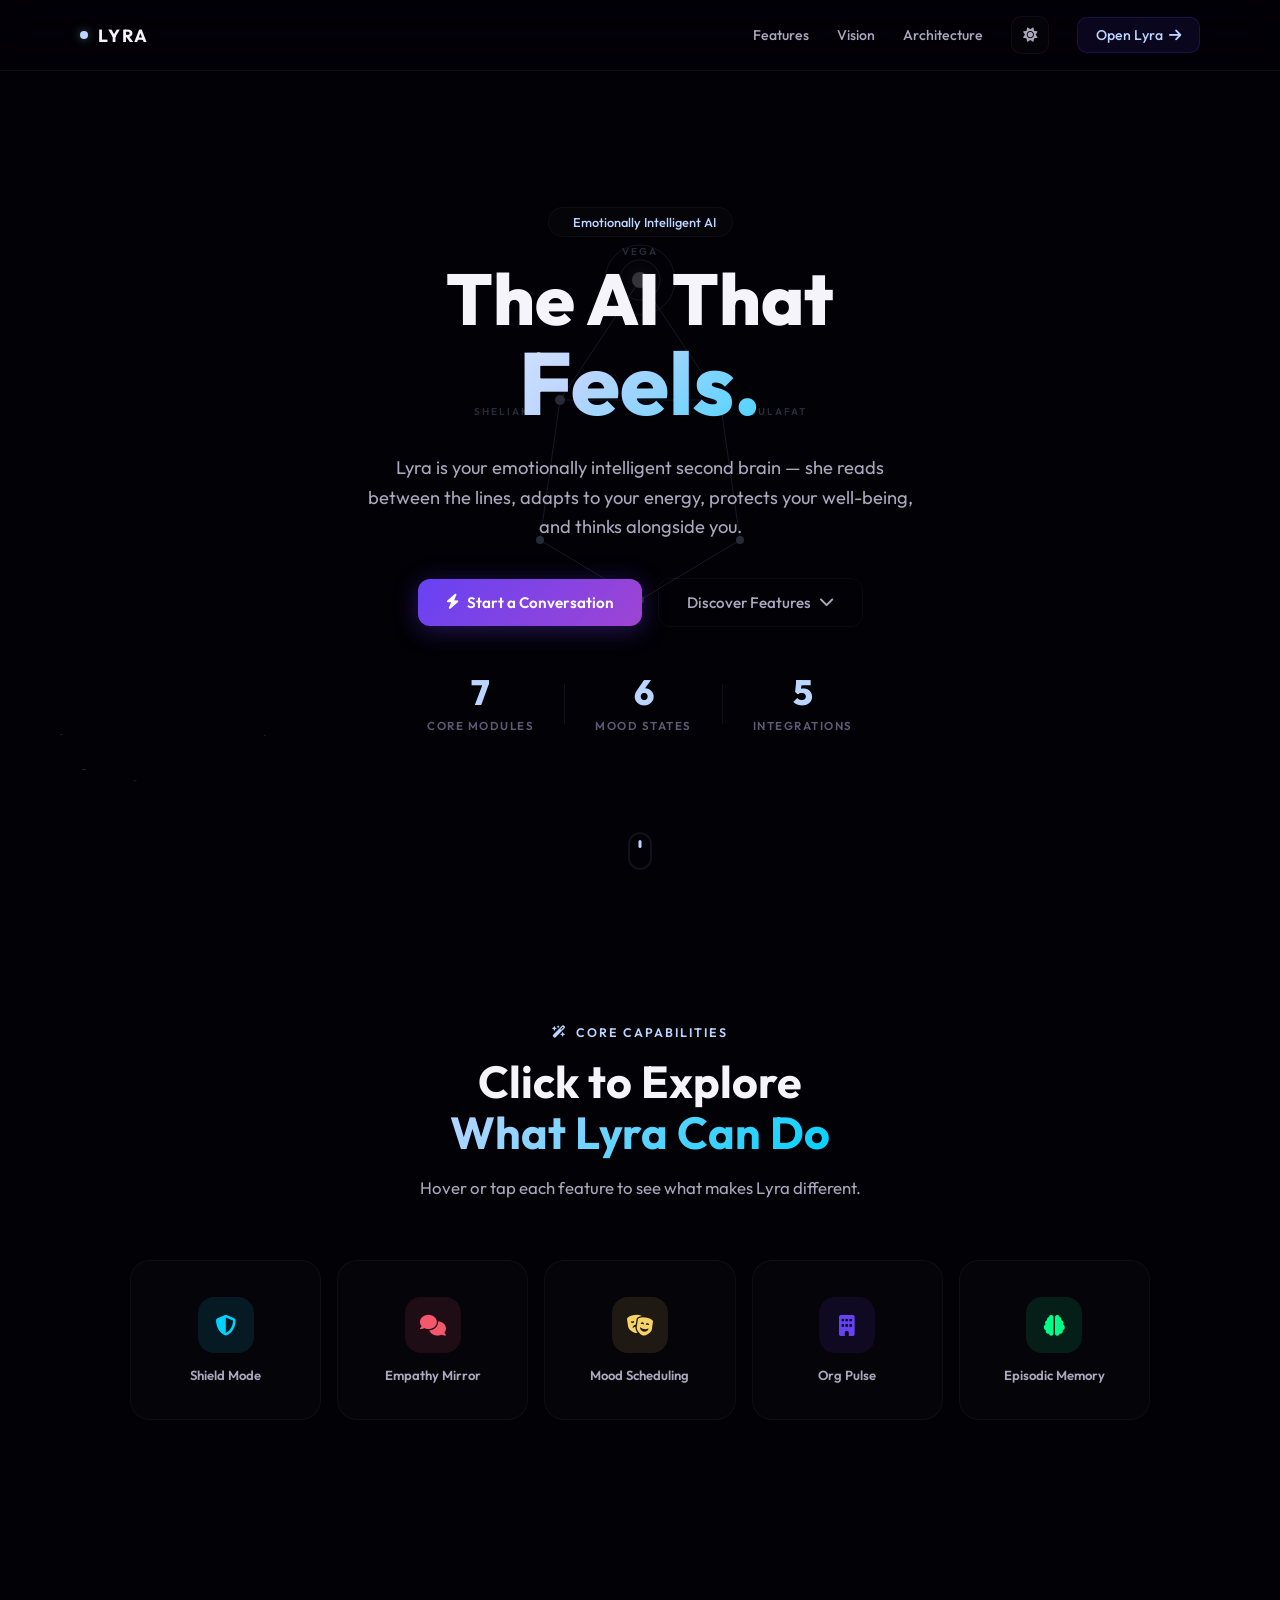
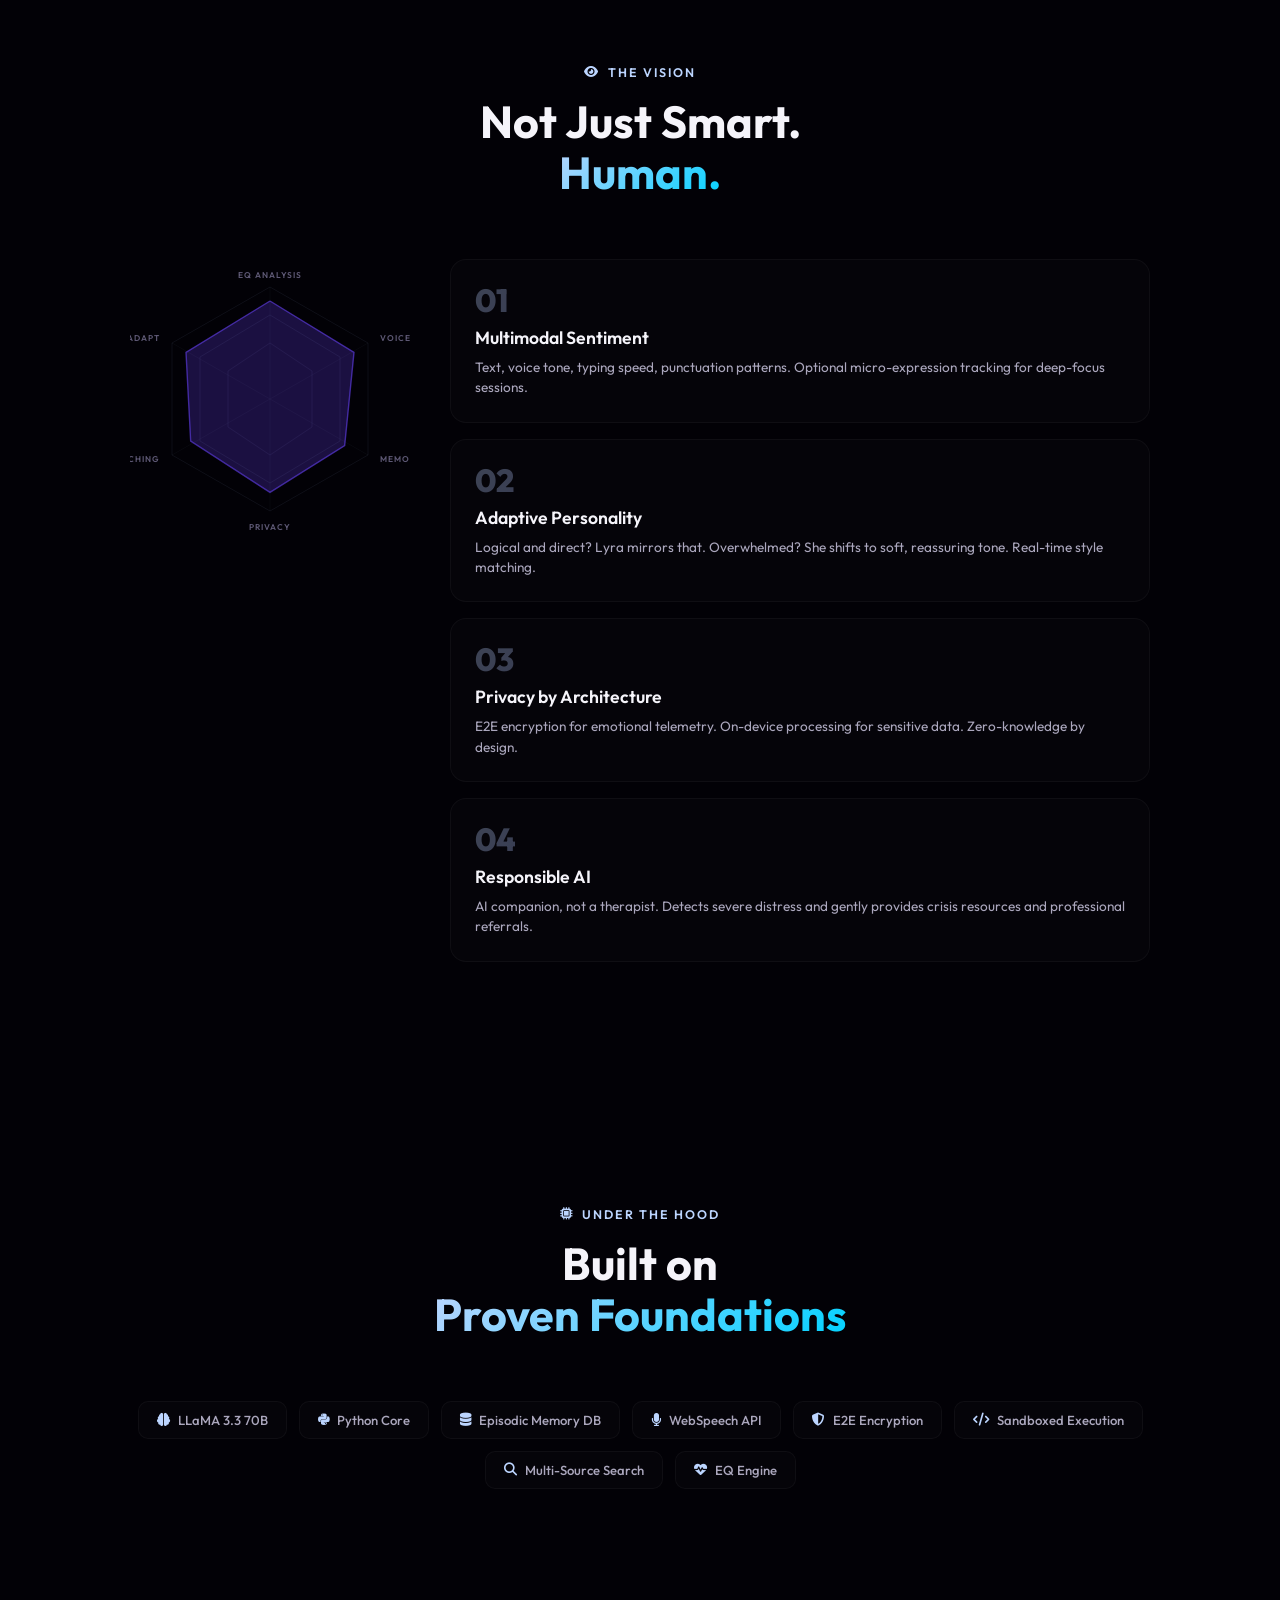
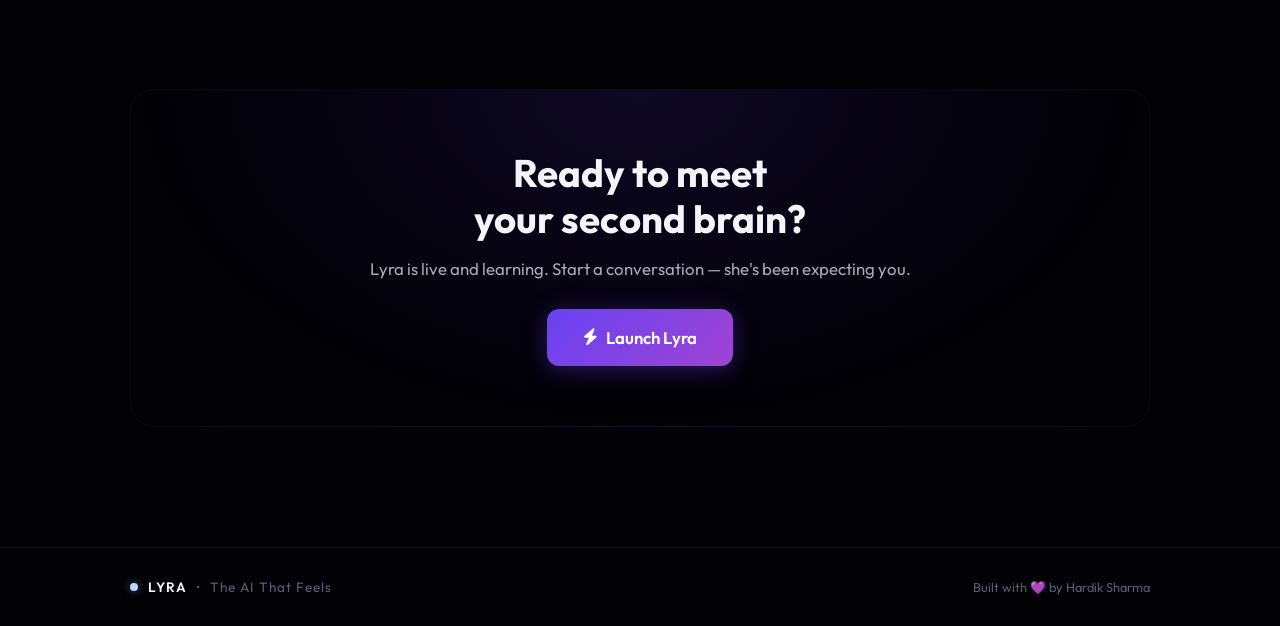
==== web/landing.html @ d365f53a "feat: implement landing page, command palette, and UI improvements" ====
<!DOCTYPE html>
<html lang="en" data-theme="dark">
<head>
    <meta charset="UTF-8">
    <meta name="viewport" content="width=device-width, initial-scale=1.0">
    <title>Lyra — The AI That Feels</title>
    <meta name="description" content="Lyra is an emotionally intelligent AI companion that adapts to your mood, protects your well-being, and thinks alongside you.">
    <link rel="preconnect" href="https://fonts.googleapis.com">
    <link rel="preconnect" href="https://fonts.gstatic.com" crossorigin>
    <link href="https://fonts.googleapis.com/css2?family=Outfit:wght@300;400;500;600;700;800&display=swap" rel="stylesheet">
    <link rel="stylesheet" href="https://cdnjs.cloudflare.com/ajax/libs/font-awesome/6.4.0/css/all.min.css">
    <link rel="stylesheet" href="landing.css">
</head>
<body>
    <!-- Drifting Constellation Background Canvas -->
    <canvas id="constellation-canvas"></canvas>

    <!-- Twinkling Stardust overlay -->
    <div class="twinkling-stars" id="twinkling-stars"></div>

    <!-- Navbar -->
    <nav class="navbar">
        <div class="nav-inner">
            <div class="nav-logo">
                <span class="nav-dot"></span>
                <span class="nav-brand">LYRA</span>
            </div>
            <div class="nav-links">
                <a href="#features">Features</a>
                <a href="#vision">Vision</a>
                <a href="#tech">Architecture</a>
                <!-- Theme Toggle -->
                <button id="theme-toggle" class="theme-toggle-btn" title="Toggle Light/Dark Mode">
                    <i class="fa-solid fa-sun" id="theme-icon-sun"></i>
                    <i class="fa-solid fa-moon" id="theme-icon-moon"></i>
                </button>
                <a href="/app" class="nav-cta">Open Lyra <i class="fa-solid fa-arrow-right"></i></a>
            </div>
        </div>
    </nav>

    <!-- Hero Section -->
    <section class="hero" id="hero">
        <div class="hero-constellation">
            <svg class="constellation-svg" viewBox="0 0 600 500" xmlns="http://www.w3.org/2000/svg">
                <line class="const-line" x1="300" y1="80" x2="220" y2="200"/>
                <line class="const-line" x1="300" y1="80" x2="380" y2="200"/>
                <line class="const-line" x1="220" y1="200" x2="200" y2="340"/>
                <line class="const-line" x1="380" y1="200" x2="400" y2="340"/>
                <line class="const-line" x1="200" y1="340" x2="300" y2="400"/>
                <line class="const-line" x1="400" y1="340" x2="300" y2="400"/>
                <line class="const-line" x1="220" y1="200" x2="380" y2="200"/>
                <circle class="const-star vega-star" cx="300" cy="80" r="8"/>
                <circle class="const-star" cx="220" cy="200" r="5"/>
                <circle class="const-star" cx="380" cy="200" r="5"/>
                <circle class="const-star" cx="200" cy="340" r="4"/>
                <circle class="const-star" cx="400" cy="340" r="4"/>
                <circle class="const-star" cx="300" cy="400" r="4"/>
                <circle class="vega-glow-ring" cx="300" cy="80" r="20"/>
                <circle class="vega-glow-ring vega-glow-ring-2" cx="300" cy="80" r="35"/>
                <text class="star-label" x="300" y="55" text-anchor="middle">VEGA</text>
                <text class="star-label" x="190" y="215" text-anchor="end">Sheliak</text>
                <text class="star-label" x="410" y="215" text-anchor="start">Sulafat</text>
            </svg>
        </div>

        <div class="hero-content">
            <div class="hero-badge reveal-item">
                <i class="fa-solid fa-sparkles"></i> Emotionally Intelligent AI
            </div>
            <h1 class="hero-title">
                <span class="title-line reveal-item">The AI That</span>
                <span class="title-line title-gradient reveal-item">Feels.</span>
            </h1>
            <p class="hero-subtitle reveal-item">
                Lyra is your emotionally intelligent second brain — she reads between the lines, adapts to your energy, protects your well-being, and thinks alongside you.
            </p>
            <div class="hero-actions reveal-item">
                <a href="/app" class="btn-primary">
                    <i class="fa-solid fa-bolt"></i> Start a Conversation
                </a>
                <a href="#features" class="btn-ghost">
                    Discover Features <i class="fa-solid fa-chevron-down"></i>
                </a>
            </div>

            <!-- Stats counters -->
            <div class="hero-stats reveal-item">
                <div class="stat-item">
                    <span class="stat-number" data-target="7">0</span>
                    <span class="stat-label">Core Modules</span>
                </div>
                <div class="stat-divider"></div>
                <div class="stat-item">
                    <span class="stat-number" data-target="6">0</span>
                    <span class="stat-label">Mood States</span>
                </div>
                <div class="stat-divider"></div>
                <div class="stat-item">
                    <span class="stat-number" data-target="5">0</span>
                    <span class="stat-label">Integrations</span>
                </div>
            </div>
        </div>

        <div class="scroll-indicator">
            <div class="scroll-mouse"><div class="scroll-wheel"></div></div>
        </div>
    </section>

    <!-- Features Section — Interactive Expandable Cards -->
    <section class="features-section" id="features">
        <div class="section-inner">
            <div class="section-header reveal-item">
                <span class="section-tag"><i class="fa-solid fa-wand-magic-sparkles"></i> Core Capabilities</span>
                <h2>Click to Explore<br><span class="text-gradient">What Lyra Can Do</span></h2>
                <p>Hover or tap each feature to see what makes Lyra different.</p>
            </div>

            <div class="features-orbit">
                <!-- Feature 1: Shield Mode -->
                <div class="feature-orb" data-feature="shield">
                    <div class="orb-face">
                        <div class="orb-icon shield-icon"><i class="fa-solid fa-shield-halved"></i></div>
                        <span class="orb-label">Shield Mode</span>
                    </div>
                    <div class="orb-expanded">
                        <h3>Shield Mode</h3>
                        <p class="feature-subtitle">Burnout Prevention Engine</p>
                        <p>Lyra monitors your workload, schedule, and typing velocity. When she detects rising anxiety or consecutive 14-hour days, she steps in.</p>
                        <div class="feature-quote">
                            <i class="fa-solid fa-quote-left"></i>
                            "Go grab a coffee. I've got your back."
                        </div>
                    </div>
                </div>

                <!-- Feature 2: Empathy Mirror -->
                <div class="feature-orb" data-feature="empathy">
                    <div class="orb-face">
                        <div class="orb-icon empathy-icon"><i class="fa-solid fa-comments"></i></div>
                        <span class="orb-label">Empathy Mirror</span>
                    </div>
                    <div class="orb-expanded">
                        <h3>Empathy Mirror</h3>
                        <p class="feature-subtitle">Social Coaching Engine</p>
                        <p>Run important emails by Lyra. She analyzes tone and predicts the recipient's emotional response before you hit send.</p>
                        <div class="feature-quote">
                            <i class="fa-solid fa-quote-left"></i>
                            "This sounds defensive. Rephrase for collaboration."
                        </div>
                    </div>
                </div>

                <!-- Feature 3: Mood Scheduling -->
                <div class="feature-orb" data-feature="mood">
                    <div class="orb-face">
                        <div class="orb-icon mood-icon"><i class="fa-solid fa-masks-theater"></i></div>
                        <span class="orb-label">Mood Scheduling</span>
                    </div>
                    <div class="orb-expanded">
                        <h3>Mood-Driven Scheduling</h3>
                        <p class="feature-subtitle">Cognitive Task Optimization</p>
                        <p>Wake up sluggish? Lyra reschedules heavy analytical work and replaces it with low-stress creative brainstorming.</p>
                        <div class="feature-demo-bar">
                            <div class="energy-label">Energy Level</div>
                            <div class="energy-bar"><div class="energy-fill" id="energy-fill"></div></div>
                        </div>
                    </div>
                </div>

                <!-- Feature 4: Org Pulse -->
                <div class="feature-orb" data-feature="org">
                    <div class="orb-face">
                        <div class="orb-icon org-icon"><i class="fa-solid fa-building"></i></div>
                        <span class="orb-label">Org Pulse</span>
                    </div>
                    <div class="orb-expanded">
                        <h3>Organizational Pulse</h3>
                        <p class="feature-subtitle">Enterprise Emotional Dashboard</p>
                        <p>Aggregate anonymous emotional health data across your company. Leadership sees fatigue trends without compromising privacy.</p>
                        <div class="mini-chart">
                            <div class="chart-bar" style="--h: 45%;" data-label="Mon"></div>
                            <div class="chart-bar" style="--h: 65%;" data-label="Tue"></div>
                            <div class="chart-bar" style="--h: 80%;" data-label="Wed"></div>
                            <div class="chart-bar" style="--h: 55%;" data-label="Thu"></div>
                            <div class="chart-bar" style="--h: 35%;" data-label="Fri"></div>
                        </div>
                    </div>
                </div>

                <!-- Feature 5: Memory -->
                <div class="feature-orb" data-feature="memory">
                    <div class="orb-face">
                        <div class="orb-icon memory-icon"><i class="fa-solid fa-brain"></i></div>
                        <span class="orb-label">Episodic Memory</span>
                    </div>
                    <div class="orb-expanded">
                        <h3>Persistent Memory</h3>
                        <p class="feature-subtitle">Emotional Context Engine</p>
                        <p>Lyra remembers emotional contexts — "you were stressed about that meeting last week — how did it go?"</p>
                        <div class="memory-timeline">
                            <div class="timeline-node" data-mood="stressed"><span>Stressed</span></div>
                            <div class="timeline-connector"></div>
                            <div class="timeline-node" data-mood="focused"><span>Focused</span></div>
                            <div class="timeline-connector"></div>
                            <div class="timeline-node" data-mood="happy"><span>Happy</span></div>
                        </div>
                    </div>
                </div>
            </div>
        </div>
    </section>

    <!-- Vision Section with Radar Chart -->
    <section class="vision-section" id="vision">
        <div class="section-inner">
            <div class="section-header reveal-item">
                <span class="section-tag"><i class="fa-solid fa-eye"></i> The Vision</span>
                <h2>Not Just Smart.<br><span class="text-gradient">Human.</span></h2>
            </div>

            <div class="vision-layout">
                <!-- Radar Chart -->
                <div class="radar-container reveal-item">
                    <svg class="radar-svg" viewBox="0 0 300 300" xmlns="http://www.w3.org/2000/svg">
                        <!-- Grid rings -->
                        <polygon class="radar-grid" points="150,30 255,90 255,210 150,270 45,210 45,90"/>
                        <polygon class="radar-grid" points="150,60 225,105 225,195 150,240 75,195 75,105"/>
                        <polygon class="radar-grid" points="150,90 195,120 195,180 150,210 105,180 105,120"/>
                        <!-- Axes -->
                        <line class="radar-axis" x1="150" y1="30" x2="150" y2="270"/>
                        <line class="radar-axis" x1="45" y1="90" x2="255" y2="210"/>
                        <line class="radar-axis" x1="255" y1="90" x2="45" y2="210"/>
                        <!-- Data fill -->
                        <polygon class="radar-data" points="150,45 240,100 230,200 150,250 65,195 60,100"/>
                        <!-- Labels -->
                        <text class="radar-label" x="150" y="20" text-anchor="middle">EQ Analysis</text>
                        <text class="radar-label" x="268" y="88" text-anchor="start">Voice</text>
                        <text class="radar-label" x="268" y="218" text-anchor="start">Memory</text>
                        <text class="radar-label" x="150" y="290" text-anchor="middle">Privacy</text>
                        <text class="radar-label" x="32" y="218" text-anchor="end">Coaching</text>
                        <text class="radar-label" x="32" y="88" text-anchor="end">Adapt</text>
                    </svg>
                </div>

                <div class="vision-cards">
                    <div class="vision-card reveal-item">
                        <div class="vision-number">01</div>
                        <h3>Multimodal Sentiment</h3>
                        <p>Text, voice tone, typing speed, punctuation patterns. Optional micro-expression tracking for deep-focus sessions.</p>
                    </div>
                    <div class="vision-card reveal-item">
                        <div class="vision-number">02</div>
                        <h3>Adaptive Personality</h3>
                        <p>Logical and direct? Lyra mirrors that. Overwhelmed? She shifts to soft, reassuring tone. Real-time style matching.</p>
                    </div>
                    <div class="vision-card reveal-item">
                        <div class="vision-number">03</div>
                        <h3>Privacy by Architecture</h3>
                        <p>E2E encryption for emotional telemetry. On-device processing for sensitive data. Zero-knowledge by design.</p>
                    </div>
                    <div class="vision-card reveal-item">
                        <div class="vision-number">04</div>
                        <h3>Responsible AI</h3>
                        <p>AI companion, not a therapist. Detects severe distress and gently provides crisis resources and professional referrals.</p>
                    </div>
                </div>
            </div>
        </div>
    </section>

    <!-- Tech Section -->
    <section class="tech-section" id="tech">
        <div class="section-inner">
            <div class="section-header reveal-item">
                <span class="section-tag"><i class="fa-solid fa-microchip"></i> Under the Hood</span>
                <h2>Built on<br><span class="text-gradient">Proven Foundations</span></h2>
            </div>
            <div class="tech-strip reveal-item">
                <div class="tech-chip"><i class="fa-solid fa-brain"></i> LLaMA 3.3 70B</div>
                <div class="tech-chip"><i class="fa-brands fa-python"></i> Python Core</div>
                <div class="tech-chip"><i class="fa-solid fa-database"></i> Episodic Memory DB</div>
                <div class="tech-chip"><i class="fa-solid fa-microphone"></i> WebSpeech API</div>
                <div class="tech-chip"><i class="fa-solid fa-shield-halved"></i> E2E Encryption</div>
                <div class="tech-chip"><i class="fa-solid fa-code"></i> Sandboxed Execution</div>
                <div class="tech-chip"><i class="fa-solid fa-magnifying-glass"></i> Multi-Source Search</div>
                <div class="tech-chip"><i class="fa-solid fa-heart-pulse"></i> EQ Engine</div>
            </div>
        </div>
    </section>

    <!-- CTA Section -->
    <section class="cta-section">
        <div class="section-inner">
            <div class="cta-card reveal-item">
                <h2>Ready to meet<br>your second brain?</h2>
                <p>Lyra is live and learning. Start a conversation — she's been expecting you.</p>
                <a href="/app" class="btn-primary btn-large">
                    <i class="fa-solid fa-bolt"></i> Launch Lyra
                </a>
            </div>
        </div>
    </section>

    <!-- Footer -->
    <footer class="site-footer">
        <div class="footer-inner">
            <div class="footer-brand">
                <span class="nav-dot"></span>
                <span>LYRA</span>
                <span class="footer-sep">·</span>
                <span class="footer-tagline">The AI That Feels</span>
            </div>
            <div class="footer-credit">Built with 💜 by Hardik Sharma</div>
        </div>
    </footer>

    <script src="landing.js"></script>
</body>
</html>
---- web/landing.css ----
/* ==========================================
   Lyra Landing Page — Dual Theme (Dark Stellar + Morning Gold)
   ========================================== */

/* ---- DARK THEME (Default) ---- */
:root, [data-theme="dark"] {
    --bg-primary: #020106;
    --bg-card: rgba(255, 255, 255, 0.015);
    --bg-card-hover: rgba(255, 255, 255, 0.04);
    --bg-navbar: rgba(2, 1, 6, 0.5);
    --accent-main: #bcd5ff;
    --accent-glow: rgba(188, 213, 255, 0.45);
    --accent-indigo: #6742f3;
    --accent-cyan: #00d2ff;
    --text-primary: #f5f4fa;
    --text-secondary: #aba7bd;
    --text-muted: #5e5975;
    --glass-border: rgba(188, 213, 255, 0.08);
    --card-border: rgba(255, 255, 255, 0.04);
    --card-border-hover: rgba(188, 213, 255, 0.12);
    --canvas-star-color: rgba(188, 213, 255, 0.6);
    --canvas-line-color: rgba(188, 213, 255, 0.08);
    --radar-grid: rgba(188, 213, 255, 0.08);
    --radar-data: rgba(103, 66, 243, 0.25);
    --radar-stroke: rgba(103, 66, 243, 0.6);
    --cta-gradient: rgba(103, 66, 243, 0.12);
}

/* ---- LIGHT / MORNING THEME ---- */
[data-theme="light"] {
    --bg-primary: #fdf8f0;
    --bg-card: rgba(0, 0, 0, 0.02);
    --bg-card-hover: rgba(0, 0, 0, 0.05);
    --bg-navbar: rgba(253, 248, 240, 0.75);
    --accent-main: #d4880f;
    --accent-glow: rgba(212, 136, 15, 0.35);
    --accent-indigo: #b45309;
    --accent-cyan: #ea580c;
    --text-primary: #1c1917;
    --text-secondary: #57534e;
    --text-muted: #a8a29e;
    --glass-border: rgba(180, 83, 9, 0.1);
    --card-border: rgba(0, 0, 0, 0.06);
    --card-border-hover: rgba(180, 83, 9, 0.2);
    --canvas-star-color: rgba(212, 136, 15, 0.5);
    --canvas-line-color: rgba(212, 136, 15, 0.06);
    --radar-grid: rgba(180, 83, 9, 0.1);
    --radar-data: rgba(234, 88, 12, 0.18);
    --radar-stroke: rgba(234, 88, 12, 0.5);
    --cta-gradient: rgba(234, 88, 12, 0.08);
}

/* Theme transition */
[data-theme="light"] .twinkling-stars .star {
    background-color: var(--accent-main);
    box-shadow: 0 0 4px var(--accent-main);
}

[data-theme="light"] .const-line { stroke: var(--accent-main); }
[data-theme="light"] .const-star { fill: var(--accent-main); }
[data-theme="light"] .vega-star { fill: #b45309; filter: drop-shadow(0 0 8px rgba(180, 83, 9, 0.5)); }
[data-theme="light"] .vega-glow-ring { stroke: var(--accent-main); }
[data-theme="light"] .star-label { fill: var(--accent-main); }

* { margin: 0; padding: 0; box-sizing: border-box; }

html { scroll-behavior: smooth; }

body {
    font-family: 'Outfit', sans-serif;
    background-color: var(--bg-primary);
    color: var(--text-primary);
    overflow-x: hidden;
    position: relative;
    transition: background-color 0.5s ease, color 0.5s ease;
}

/* Constellation Canvas */
#constellation-canvas {
    position: fixed;
    top: 0; left: 0;
    width: 100%; height: 100%;
    z-index: 0;
    pointer-events: none;
}

/* Twinkling Stars */
.twinkling-stars {
    position: fixed;
    top: 0; left: 0;
    width: 100%; height: 100%;
    overflow: hidden;
    z-index: 0;
    pointer-events: none;
}

.star {
    position: absolute;
    border-radius: 50%;
    background-color: #ffffff;
    opacity: 0;
    box-shadow: 0 0 6px #ffffff;
}

.star.twinkle-fast { animation: starTwinkle 2s infinite ease-in-out; }
.star.twinkle-mid { animation: starTwinkle 3.5s infinite ease-in-out; }
.star.twinkle-slow { animation: starTwinkle 5s infinite ease-in-out; }

@keyframes starTwinkle {
    0%, 100% { opacity: 0; transform: scale(0.8); }
    50% { opacity: 0.85; transform: scale(1.1); }
}

/* Gradient text */
.text-gradient {
    background: linear-gradient(135deg, var(--accent-main), var(--accent-cyan));
    -webkit-background-clip: text;
    -webkit-text-fill-color: transparent;
}

/* ==========================================
   Navbar
   ========================================== */
.navbar {
    position: fixed;
    top: 0; left: 0;
    width: 100%;
    z-index: 100;
    padding: 16px 0;
    background: var(--bg-navbar);
    backdrop-filter: blur(20px);
    border-bottom: 1px solid var(--glass-border);
    transition: background 0.5s ease;
}

.nav-inner {
    max-width: 1200px;
    margin: 0 auto;
    padding: 0 40px;
    display: flex;
    align-items: center;
    justify-content: space-between;
}

.nav-logo { display: flex; align-items: center; gap: 10px; }

.nav-dot {
    width: 8px; height: 8px;
    border-radius: 50%;
    background: var(--accent-main);
    box-shadow: 0 0 10px var(--accent-glow);
    animation: pulse 2s infinite;
}

.nav-brand {
    font-size: 1.1rem;
    font-weight: 700;
    letter-spacing: 2px;
    color: var(--text-primary);
}

.nav-links { display: flex; align-items: center; gap: 28px; }

.nav-links a {
    text-decoration: none;
    color: var(--text-secondary);
    font-size: 0.88rem;
    font-weight: 500;
    transition: color 0.3s ease;
}

.nav-links a:hover { color: var(--text-primary); }

/* Theme Toggle Button */
.theme-toggle-btn {
    width: 38px; height: 38px;
    border-radius: 10px;
    background: var(--bg-card);
    border: 1px solid var(--card-border);
    color: var(--text-secondary);
    cursor: pointer;
    display: flex;
    align-items: center;
    justify-content: center;
    font-size: 0.9rem;
    transition: all 0.35s ease;
    position: relative;
    overflow: hidden;
}

.theme-toggle-btn:hover {
    background: var(--bg-card-hover);
    color: var(--accent-main);
    border-color: var(--card-border-hover);
}

/* Sun/Moon icon swap */
[data-theme="dark"] #theme-icon-sun { display: inline; }
[data-theme="dark"] #theme-icon-moon { display: none; }
[data-theme="light"] #theme-icon-sun { display: none; }
[data-theme="light"] #theme-icon-moon { display: inline; }

.nav-cta {
    padding: 8px 18px !important;
    border-radius: 10px;
    background: rgba(103, 66, 243, 0.1) !important;
    border: 1px solid rgba(103, 66, 243, 0.2);
    color: var(--accent-main) !important;
    transition: all 0.35s ease !important;
    display: flex;
    align-items: center;
    gap: 6px;
}

.nav-cta:hover {
    background: rgba(103, 66, 243, 0.18) !important;
    box-shadow: 0 0 20px rgba(103, 66, 243, 0.15);
}

/* ==========================================
   Hero
   ========================================== */
.hero {
    min-height: 100vh;
    display: flex;
    align-items: center;
    justify-content: center;
    position: relative;
    padding: 120px 40px 80px;
    overflow: hidden;
}

.hero-constellation {
    position: absolute;
    top: 50%; left: 50%;
    transform: translate(-50%, -50%);
    width: 600px; height: 500px;
    opacity: 0.2;
    z-index: 0;
    pointer-events: none;
}

.constellation-svg { width: 100%; height: 100%; }

.const-line {
    stroke: var(--accent-main);
    stroke-width: 1;
    fill: none;
    stroke-dasharray: 500;
    stroke-dashoffset: 500;
    animation: drawLine 3s ease-out forwards;
    opacity: 0.6;
}

.const-line:nth-child(2) { animation-delay: 0.2s; }
.const-line:nth-child(3) { animation-delay: 0.4s; }
.const-line:nth-child(4) { animation-delay: 0.6s; }
.const-line:nth-child(5) { animation-delay: 0.8s; }
.const-line:nth-child(6) { animation-delay: 1.0s; }
.const-line:nth-child(7) { animation-delay: 1.2s; }

@keyframes drawLine { to { stroke-dashoffset: 0; } }

.const-star {
    fill: var(--accent-main);
    opacity: 0;
    animation: fadeInStar 0.6s ease-out forwards;
}

.const-star:nth-of-type(1) { animation-delay: 0.3s; }
.const-star:nth-of-type(2) { animation-delay: 0.6s; }
.const-star:nth-of-type(3) { animation-delay: 0.9s; }
.const-star:nth-of-type(4) { animation-delay: 1.2s; }
.const-star:nth-of-type(5) { animation-delay: 1.5s; }
.const-star:nth-of-type(6) { animation-delay: 1.8s; }

@keyframes fadeInStar { to { opacity: 1; } }

.vega-star { fill: #ffffff; filter: drop-shadow(0 0 12px var(--accent-main)); }

.vega-glow-ring {
    fill: none; stroke: var(--accent-main); stroke-width: 0.5;
    opacity: 0;
    animation: vegaGlow 3s ease-in-out infinite, fadeInStar 1s ease-out 0.5s forwards;
}
.vega-glow-ring-2 { animation-delay: 1.5s; }
@keyframes vegaGlow { 0%, 100% { opacity: 0.15; } 50% { opacity: 0.5; } }

.star-label {
    fill: var(--accent-main);
    font-family: 'Outfit', sans-serif;
    font-size: 10px; font-weight: 600;
    letter-spacing: 2px; text-transform: uppercase;
    opacity: 0;
    animation: fadeInStar 0.8s ease-out 2s forwards;
}

/* Hero Content */
.hero-content { position: relative; z-index: 1; text-align: center; max-width: 700px; }

.hero-badge {
    display: inline-flex; align-items: center; gap: 8px;
    padding: 6px 16px; border-radius: 20px;
    background: var(--bg-card);
    border: 1px solid var(--card-border);
    font-size: 0.8rem; font-weight: 500;
    color: var(--accent-main);
    margin-bottom: 24px;
}

.hero-title { font-size: 4.5rem; font-weight: 800; line-height: 1.05; margin-bottom: 24px; }
.title-line { display: block; }
.title-gradient {
    background: linear-gradient(135deg, var(--text-primary) 0%, var(--accent-main) 40%, var(--accent-cyan) 100%);
    -webkit-background-clip: text;
    -webkit-text-fill-color: transparent;
    font-size: 5.5rem;
}

.hero-subtitle {
    font-size: 1.15rem; color: var(--text-secondary);
    line-height: 1.6; max-width: 550px; margin: 0 auto 36px;
}

.hero-actions {
    display: flex; align-items: center; justify-content: center;
    gap: 16px; flex-wrap: wrap; margin-bottom: 48px;
}

/* Stat counters */
.hero-stats {
    display: flex;
    align-items: center;
    justify-content: center;
    gap: 0;
}

.stat-item { text-align: center; padding: 0 30px; }

.stat-number {
    display: block;
    font-size: 2.2rem;
    font-weight: 800;
    color: var(--accent-main);
    line-height: 1;
    margin-bottom: 4px;
}

.stat-label {
    font-size: 0.72rem;
    color: var(--text-muted);
    text-transform: uppercase;
    letter-spacing: 1.5px;
    font-weight: 600;
}

.stat-divider {
    width: 1px; height: 40px;
    background: var(--glass-border);
}

/* Buttons */
.btn-primary {
    display: inline-flex; align-items: center; gap: 8px;
    padding: 14px 28px; border-radius: 12px;
    background: linear-gradient(135deg, var(--accent-indigo), #9f44d3);
    color: #ffffff;
    font-family: inherit; font-size: 0.95rem; font-weight: 600;
    text-decoration: none; border: none; cursor: pointer;
    transition: all 0.35s ease;
    box-shadow: 0 4px 25px rgba(103, 66, 243, 0.35);
}
.btn-primary:hover { transform: translateY(-2px); box-shadow: 0 8px 35px rgba(103, 66, 243, 0.5); }
.btn-large { padding: 18px 36px; font-size: 1.05rem; }

.btn-ghost {
    display: inline-flex; align-items: center; gap: 8px;
    padding: 14px 28px; border-radius: 12px;
    background: transparent;
    border: 1px solid var(--card-border);
    color: var(--text-secondary);
    font-family: inherit; font-size: 0.95rem; font-weight: 500;
    text-decoration: none; cursor: pointer;
    transition: all 0.35s ease;
}
.btn-ghost:hover { background: var(--bg-card-hover); color: var(--text-primary); }

/* Scroll indicator */
.scroll-indicator { position: absolute; bottom: 30px; left: 50%; transform: translateX(-50%); animation: scrollBounce 2s infinite; }
.scroll-mouse { width: 24px; height: 38px; border-radius: 12px; border: 2px solid var(--glass-border); position: relative; }
.scroll-wheel { width: 3px; height: 8px; background: var(--accent-main); border-radius: 3px; position: absolute; top: 6px; left: 50%; transform: translateX(-50%); animation: scrollWheel 2s infinite; }
@keyframes scrollBounce { 0%, 100% { transform: translateX(-50%) translateY(0); } 50% { transform: translateX(-50%) translateY(8px); } }
@keyframes scrollWheel { 0% { opacity: 1; top: 6px; } 100% { opacity: 0; top: 20px; } }

/* ==========================================
   Features — Interactive Expandable Orbs
   ========================================== */
.section-inner { max-width: 1100px; margin: 0 auto; padding: 0 40px; }
.features-section, .vision-section, .tech-section { padding: 120px 0; position: relative; z-index: 1; }

.section-header { text-align: center; margin-bottom: 60px; }
.section-tag {
    display: inline-flex; align-items: center; gap: 8px;
    font-size: 0.78rem; font-weight: 600;
    text-transform: uppercase; letter-spacing: 2px;
    color: var(--accent-main); margin-bottom: 16px;
}
.section-header h2 { font-size: 2.8rem; font-weight: 700; line-height: 1.15; margin-bottom: 16px; }
.section-header p { font-size: 1.05rem; color: var(--text-secondary); max-width: 520px; margin: 0 auto; line-height: 1.5; }

/* Feature Orbs Grid */
.features-orbit {
    display: grid;
    grid-template-columns: repeat(5, 1fr);
    gap: 16px;
}

.feature-orb {
    border-radius: 20px;
    background: var(--bg-card);
    border: 1px solid var(--card-border);
    overflow: hidden;
    cursor: pointer;
    transition: all 0.5s cubic-bezier(0.25, 1, 0.5, 1);
    position: relative;
}

/* Compact face — icon + label */
.orb-face {
    display: flex;
    flex-direction: column;
    align-items: center;
    justify-content: center;
    padding: 36px 16px;
    gap: 14px;
    transition: all 0.4s ease;
}

.orb-icon {
    width: 56px; height: 56px;
    border-radius: 16px;
    display: flex; align-items: center; justify-content: center;
    font-size: 1.3rem;
    transition: all 0.4s ease;
}

.shield-icon { background: rgba(0, 210, 255, 0.1); color: #00d2ff; }
.empathy-icon { background: rgba(245, 87, 108, 0.1); color: #f5576c; }
.mood-icon { background: rgba(246, 211, 101, 0.1); color: #f6d365; }
.org-icon { background: rgba(103, 66, 243, 0.1); color: #6742f3; }
.memory-icon { background: rgba(0, 255, 136, 0.1); color: #00ff88; }

.orb-label {
    font-size: 0.82rem;
    font-weight: 600;
    color: var(--text-secondary);
    text-align: center;
    transition: color 0.3s ease;
}

/* Expanded details — hidden by default */
.orb-expanded {
    max-height: 0;
    opacity: 0;
    overflow: hidden;
    padding: 0 20px;
    transition: all 0.5s cubic-bezier(0.25, 1, 0.5, 1);
}

/* EXPANDED STATE */
.feature-orb.expanded {
    grid-column: span 2;
    grid-row: span 2;
    background: var(--bg-card-hover);
    border-color: var(--card-border-hover);
    box-shadow: 0 20px 60px rgba(0, 0, 0, 0.2);
}

.feature-orb.expanded .orb-face {
    flex-direction: row;
    padding: 20px 20px 10px;
    justify-content: flex-start;
}

.feature-orb.expanded .orb-icon {
    width: 42px; height: 42px;
    font-size: 1rem;
}

.feature-orb.expanded .orb-label {
    font-size: 0.9rem;
    color: var(--text-primary);
}

.feature-orb.expanded .orb-expanded {
    max-height: 500px;
    opacity: 1;
    padding: 0 20px 24px;
}

.orb-expanded h3 {
    font-size: 1.2rem; font-weight: 700; margin-bottom: 4px;
}

.feature-subtitle {
    font-size: 0.75rem; color: var(--accent-main);
    font-weight: 500; margin-bottom: 12px;
}

.orb-expanded > p:not(.feature-subtitle) {
    font-size: 0.85rem; color: var(--text-secondary);
    line-height: 1.55; margin-bottom: 14px;
}

.feature-quote {
    padding: 12px 14px; border-radius: 10px;
    background: var(--bg-card);
    border-left: 3px solid var(--accent-main);
    font-size: 0.8rem; font-style: italic;
    color: var(--text-secondary); line-height: 1.5;
}
.feature-quote i { color: var(--accent-main); margin-right: 6px; font-size: 0.7rem; }

/* Hover glow on non-expanded */
.feature-orb:not(.expanded):hover {
    border-color: var(--card-border-hover);
    transform: translateY(-4px);
    box-shadow: 0 12px 40px rgba(0, 0, 0, 0.15);
}

.feature-orb:not(.expanded):hover .orb-icon {
    transform: scale(1.1);
}

.feature-orb:not(.expanded):hover .orb-label {
    color: var(--text-primary);
}

/* Energy bar */
.feature-demo-bar { margin-top: 4px; }
.energy-label { font-size: 0.72rem; color: var(--text-muted); margin-bottom: 6px; text-transform: uppercase; letter-spacing: 1px; }
.energy-bar { height: 8px; border-radius: 8px; background: var(--bg-card); overflow: hidden; }
.energy-fill { height: 100%; border-radius: 8px; background: linear-gradient(90deg, #ff6b6b, #f6d365, #00ff88); width: 0%; transition: width 2s ease; }
.energy-fill.animate { width: 45%; }

/* Mini chart */
.mini-chart { display: flex; align-items: flex-end; gap: 8px; height: 60px; margin-top: 4px; }
.chart-bar { flex: 1; height: 0%; border-radius: 4px 4px 0 0; background: linear-gradient(to top, var(--accent-indigo), var(--accent-main)); transition: height 1.5s ease; position: relative; }
.chart-bar.animate { height: var(--h); }
.chart-bar::after { content: attr(data-label); position: absolute; bottom: -16px; left: 50%; transform: translateX(-50%); font-size: 0.6rem; color: var(--text-muted); }

/* Memory Timeline */
.memory-timeline { display: flex; align-items: center; gap: 0; margin-top: 8px; }
.timeline-node { padding: 6px 12px; border-radius: 14px; font-size: 0.68rem; font-weight: 600; flex-shrink: 0; }
.timeline-node[data-mood="stressed"] { background: rgba(255, 8, 68, 0.12); color: #ff6b6b; border: 1px solid rgba(255, 8, 68, 0.2); }
.timeline-node[data-mood="focused"] { background: rgba(103, 66, 243, 0.12); color: #a78bfa; border: 1px solid rgba(103, 66, 243, 0.2); }
.timeline-node[data-mood="happy"] { background: rgba(0, 255, 136, 0.12); color: #00ff88; border: 1px solid rgba(0, 255, 136, 0.2); }
.timeline-connector { flex: 1; height: 1px; background: var(--glass-border); min-width: 16px; }

/* ==========================================
   Vision — Layout with Radar Chart
   ========================================== */
.vision-layout {
    display: grid;
    grid-template-columns: 280px 1fr;
    gap: 40px;
    align-items: start;
}

.radar-container {
    position: sticky;
    top: 120px;
}

.radar-svg { width: 100%; height: auto; }

.radar-grid {
    fill: none;
    stroke: var(--radar-grid);
    stroke-width: 1;
}

.radar-axis {
    stroke: var(--radar-grid);
    stroke-width: 0.5;
}

.radar-data {
    fill: var(--radar-data);
    stroke: var(--radar-stroke);
    stroke-width: 1.5;
    stroke-dasharray: 1000;
    stroke-dashoffset: 1000;
    transition: stroke-dashoffset 2s ease-out, fill 0.5s ease;
}

.radar-data.animate {
    stroke-dashoffset: 0;
}

.radar-label {
    fill: var(--text-muted);
    font-family: 'Outfit', sans-serif;
    font-size: 9px;
    font-weight: 600;
    text-transform: uppercase;
    letter-spacing: 1px;
}

.vision-cards {
    display: flex;
    flex-direction: column;
    gap: 16px;
}

.vision-card {
    background: var(--bg-card);
    border: 1px solid var(--card-border);
    border-radius: 16px;
    padding: 24px;
    transition: all 0.35s ease;
}
.vision-card:hover { border-color: var(--card-border-hover); transform: translateY(-3px); }

.vision-number {
    font-size: 2rem; font-weight: 800;
    background: linear-gradient(135deg, var(--accent-main), var(--accent-indigo));
    -webkit-background-clip: text;
    -webkit-text-fill-color: transparent;
    line-height: 1; margin-bottom: 10px; opacity: 0.3;
}
.vision-card h3 { font-size: 1.1rem; font-weight: 600; margin-bottom: 8px; }
.vision-card p { font-size: 0.85rem; color: var(--text-secondary); line-height: 1.5; }

/* ==========================================
   Tech Strip
   ========================================== */
.tech-strip { display: flex; flex-wrap: wrap; gap: 12px; justify-content: center; }
.tech-chip {
    display: inline-flex; align-items: center; gap: 8px;
    padding: 10px 18px; border-radius: 10px;
    background: var(--bg-card);
    border: 1px solid var(--card-border);
    font-size: 0.82rem; font-weight: 500;
    color: var(--text-secondary);
    transition: all 0.35s ease;
}
.tech-chip:hover { border-color: var(--card-border-hover); background: var(--bg-card-hover); color: var(--text-primary); transform: translateY(-2px); }
.tech-chip i { color: var(--accent-main); }

/* ==========================================
   CTA
   ========================================== */
.cta-section { padding: 80px 0 120px; position: relative; z-index: 1; }
.cta-card {
    text-align: center; padding: 60px 40px; border-radius: 24px;
    background: radial-gradient(ellipse at 50% 0%, var(--cta-gradient), transparent 70%);
    border: 1px solid var(--card-border);
}
.cta-card h2 { font-size: 2.4rem; font-weight: 700; margin-bottom: 16px; line-height: 1.2; }
.cta-card p { font-size: 1.05rem; color: var(--text-secondary); margin-bottom: 30px; }

/* ==========================================
   Footer
   ========================================== */
.site-footer { padding: 30px 0; border-top: 1px solid var(--glass-border); position: relative; z-index: 1; }
.footer-inner { max-width: 1100px; margin: 0 auto; padding: 0 40px; display: flex; justify-content: space-between; align-items: center; }
.footer-brand { display: flex; align-items: center; gap: 10px; font-weight: 600; font-size: 0.85rem; letter-spacing: 1px; }
.footer-sep { color: var(--text-muted); }
.footer-tagline { color: var(--text-muted); font-weight: 400; }
.footer-credit { font-size: 0.8rem; color: var(--text-muted); }

/* ==========================================
   Reveal Animations
   ========================================== */
.reveal-item { opacity: 0; transform: translateY(30px); transition: opacity 0.7s ease-out, transform 0.7s ease-out; }
.reveal-item.visible { opacity: 1; transform: translateY(0); }
.reveal-item:nth-child(2) { transition-delay: 0.1s; }
.reveal-item:nth-child(3) { transition-delay: 0.2s; }
.reveal-item:nth-child(4) { transition-delay: 0.3s; }

@keyframes pulse { 0% { transform: scale(1); opacity: 0.7; } 50% { transform: scale(1.2); opacity: 1; } 100% { transform: scale(1); opacity: 0.7; } }
@keyframes fadeIn { from { opacity: 0; } to { opacity: 1; } }

/* Scrollbars */
::-webkit-scrollbar { width: 5px; }
::-webkit-scrollbar-track { background: transparent; }
::-webkit-scrollbar-thumb { background: rgba(128, 128, 128, 0.15); border-radius: 10px; }

/* Responsive */
@media (max-width: 900px) {
    .features-orbit { grid-template-columns: repeat(2, 1fr); }
    .feature-orb.expanded { grid-column: span 2; grid-row: span 1; }
    .vision-layout { grid-template-columns: 1fr; }
    .radar-container { position: relative; top: 0; max-width: 260px; margin: 0 auto; }
}

@media (max-width: 768px) {
    .hero-title { font-size: 2.8rem; }
    .title-gradient { font-size: 3.5rem; }
    .features-orbit { grid-template-columns: 1fr; }
    .feature-orb.expanded { grid-column: span 1; }
    .section-header h2 { font-size: 2rem; }
    .nav-links a:not(.nav-cta) { display: none; }
    .theme-toggle-btn { display: flex; }
    .hero { padding: 100px 20px 60px; }
    .section-inner { padding: 0 20px; }
    .hero-stats { flex-direction: column; gap: 16px; }
    .stat-divider { width: 40px; height: 1px; }
}
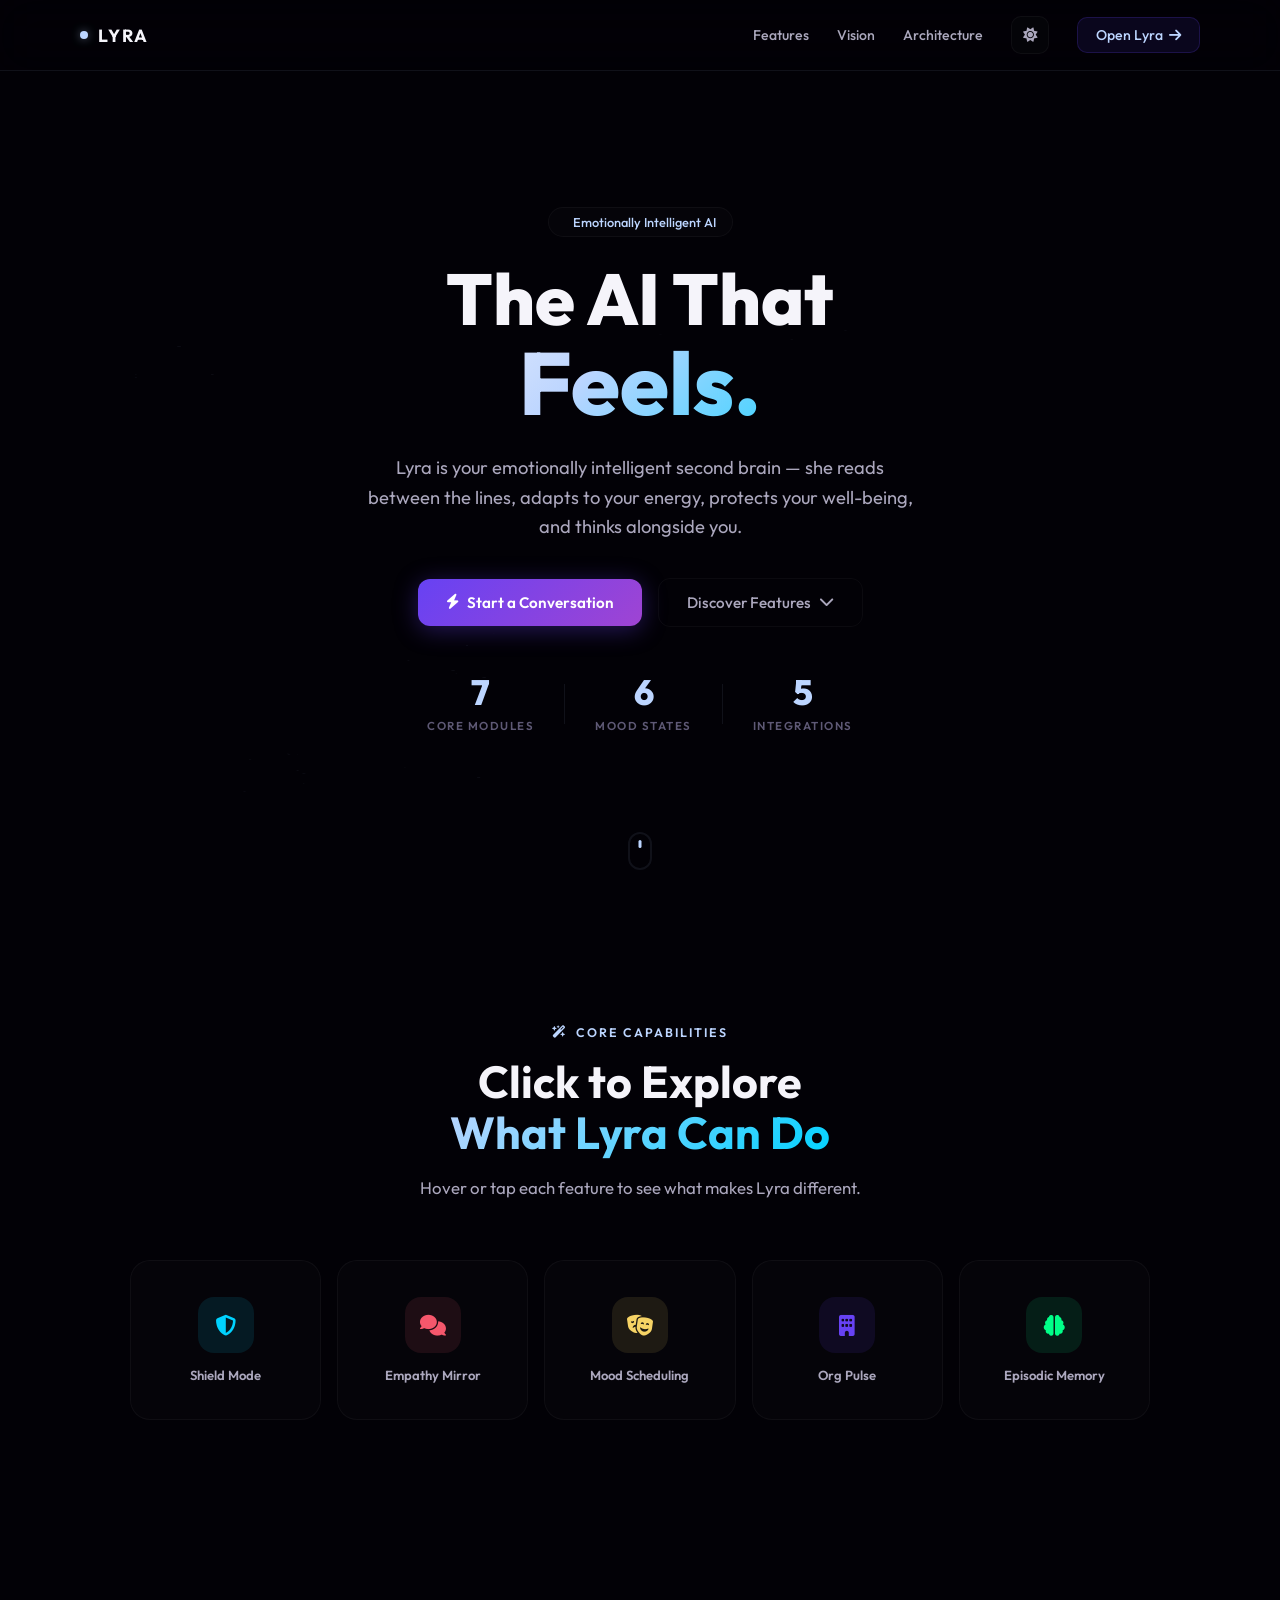
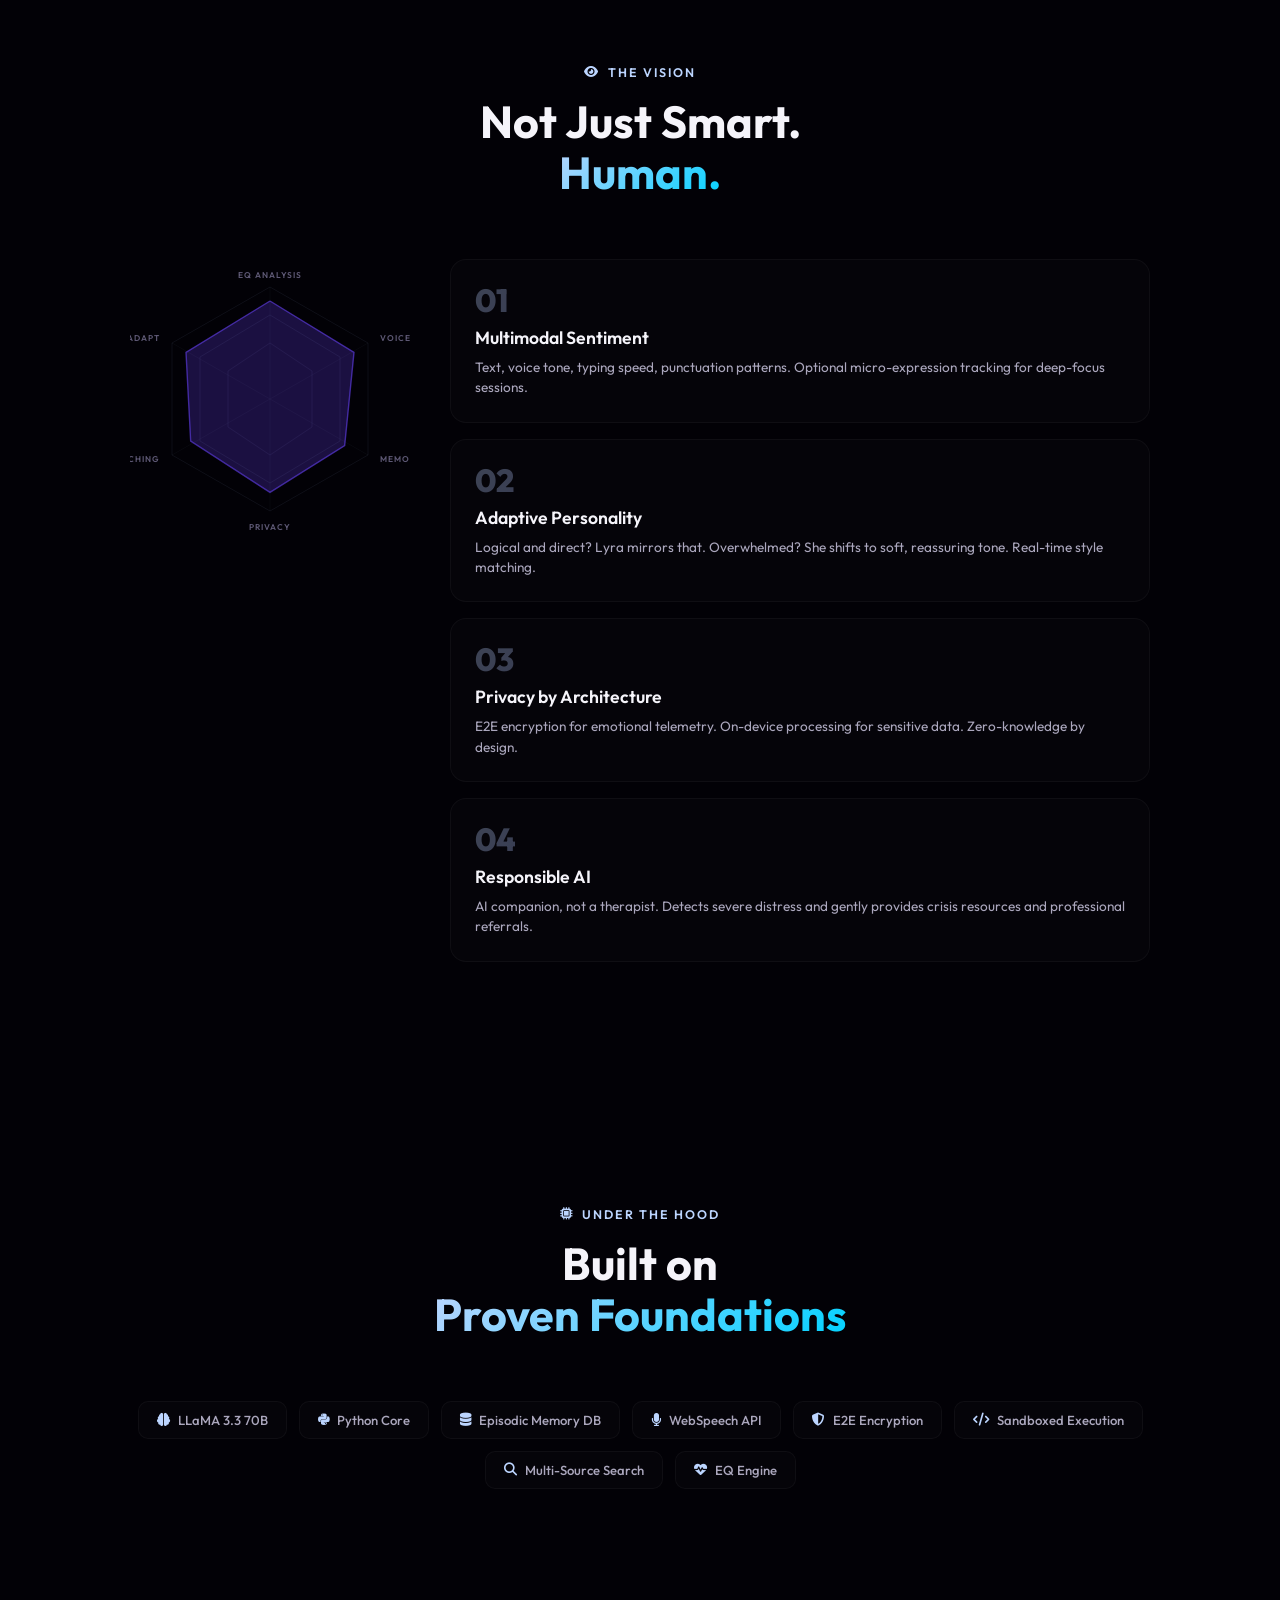
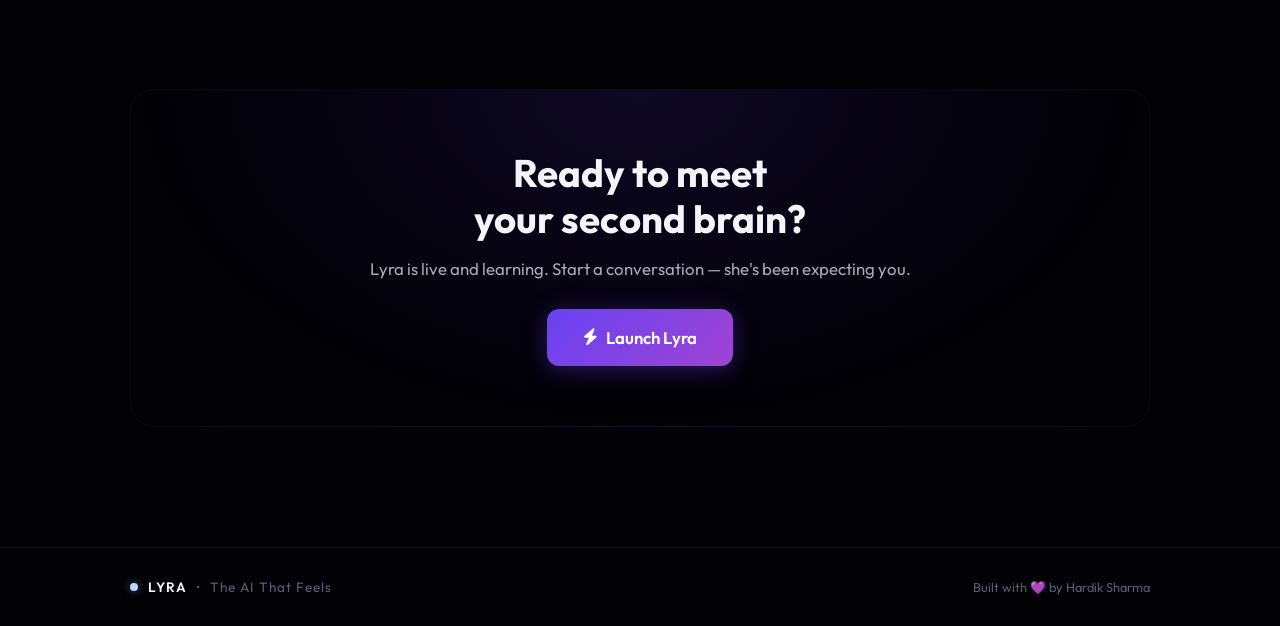
==== commit d30fc0d0: "feat: updated landing page background constellation to dynamic canvas only" ====
--- a/web/landing.html
+++ b/web/landing.html
@@ -41,29 +41,6 @@
 
     <!-- Hero Section -->
     <section class="hero" id="hero">
-        <div class="hero-constellation">
-            <svg class="constellation-svg" viewBox="0 0 600 500" xmlns="http://www.w3.org/2000/svg">
-                <line class="const-line" x1="300" y1="80" x2="220" y2="200"/>
-                <line class="const-line" x1="300" y1="80" x2="380" y2="200"/>
-                <line class="const-line" x1="220" y1="200" x2="200" y2="340"/>
-                <line class="const-line" x1="380" y1="200" x2="400" y2="340"/>
-                <line class="const-line" x1="200" y1="340" x2="300" y2="400"/>
-                <line class="const-line" x1="400" y1="340" x2="300" y2="400"/>
-                <line class="const-line" x1="220" y1="200" x2="380" y2="200"/>
-                <circle class="const-star vega-star" cx="300" cy="80" r="8"/>
-                <circle class="const-star" cx="220" cy="200" r="5"/>
-                <circle class="const-star" cx="380" cy="200" r="5"/>
-                <circle class="const-star" cx="200" cy="340" r="4"/>
-                <circle class="const-star" cx="400" cy="340" r="4"/>
-                <circle class="const-star" cx="300" cy="400" r="4"/>
-                <circle class="vega-glow-ring" cx="300" cy="80" r="20"/>
-                <circle class="vega-glow-ring vega-glow-ring-2" cx="300" cy="80" r="35"/>
-                <text class="star-label" x="300" y="55" text-anchor="middle">VEGA</text>
-                <text class="star-label" x="190" y="215" text-anchor="end">Sheliak</text>
-                <text class="star-label" x="410" y="215" text-anchor="start">Sulafat</text>
-            </svg>
-        </div>
-
         <div class="hero-content">
             <div class="hero-badge reveal-item">
                 <i class="fa-solid fa-sparkles"></i> Emotionally Intelligent AI
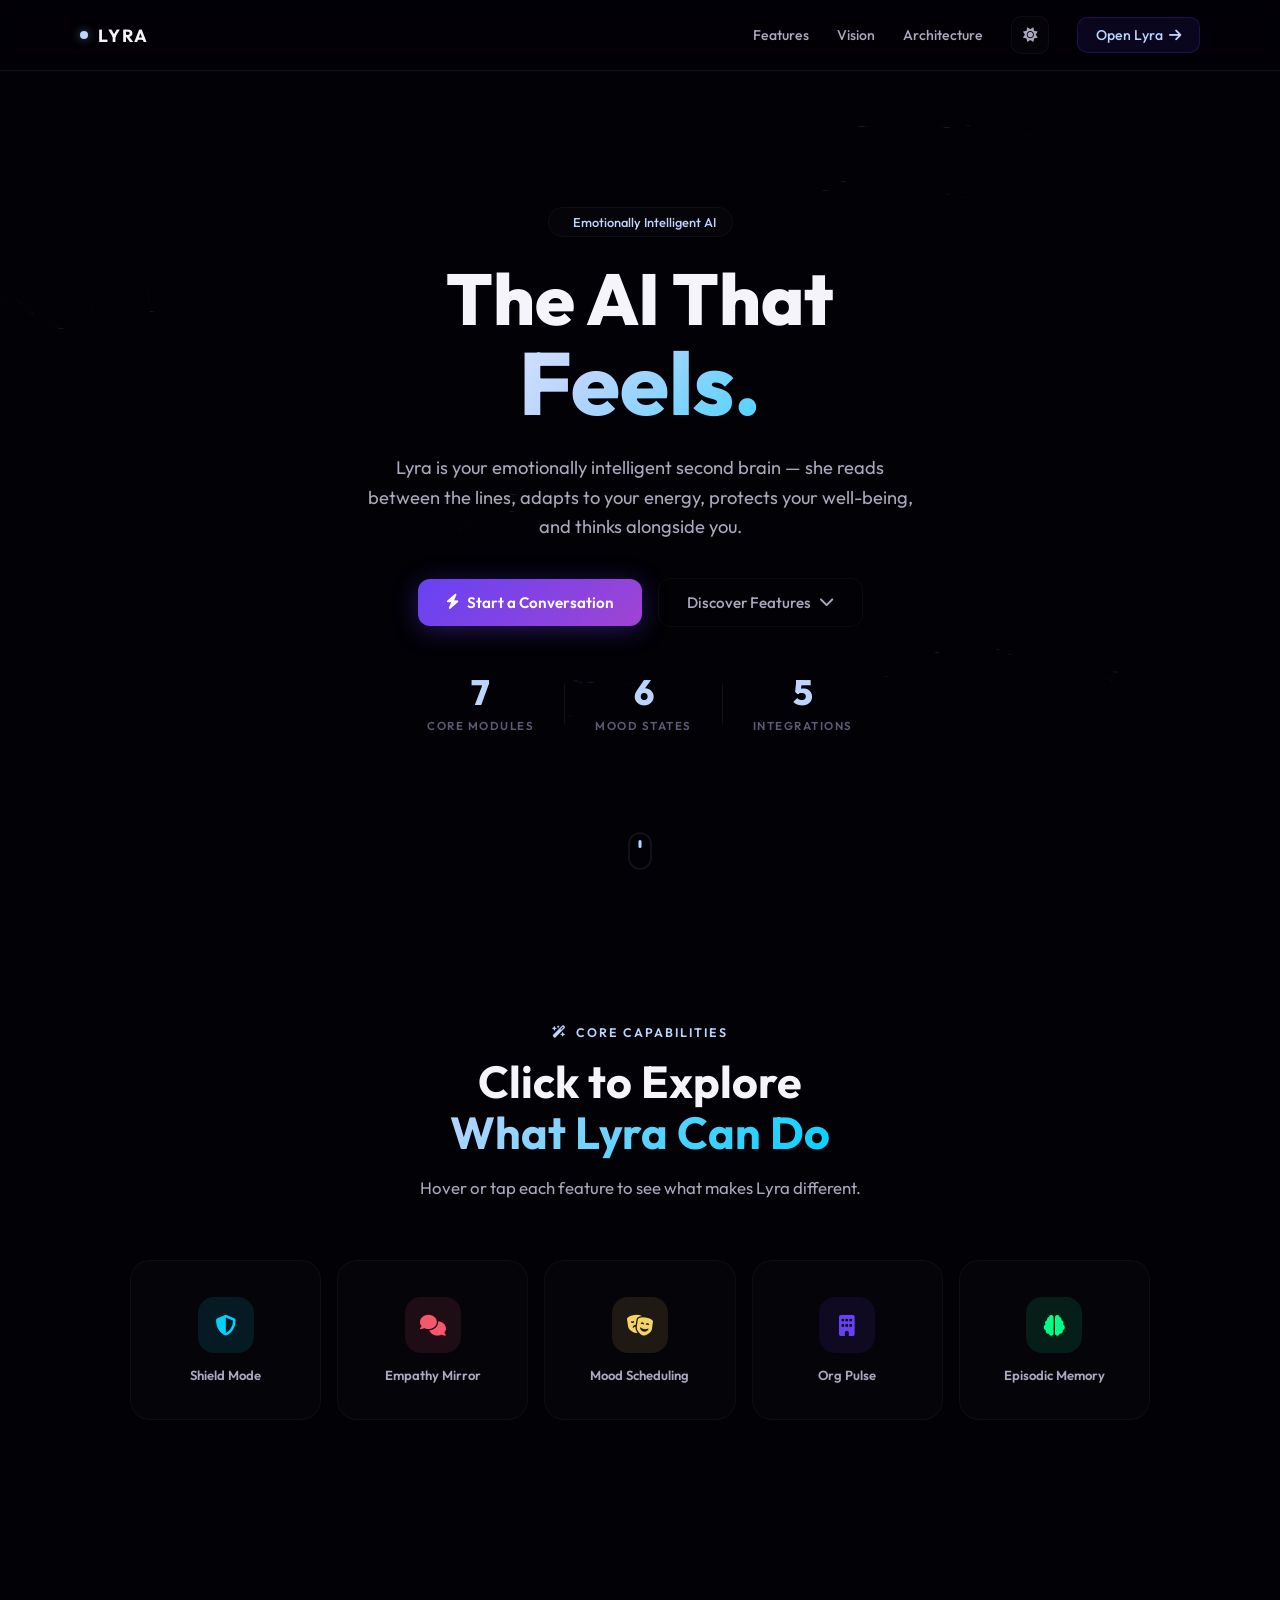
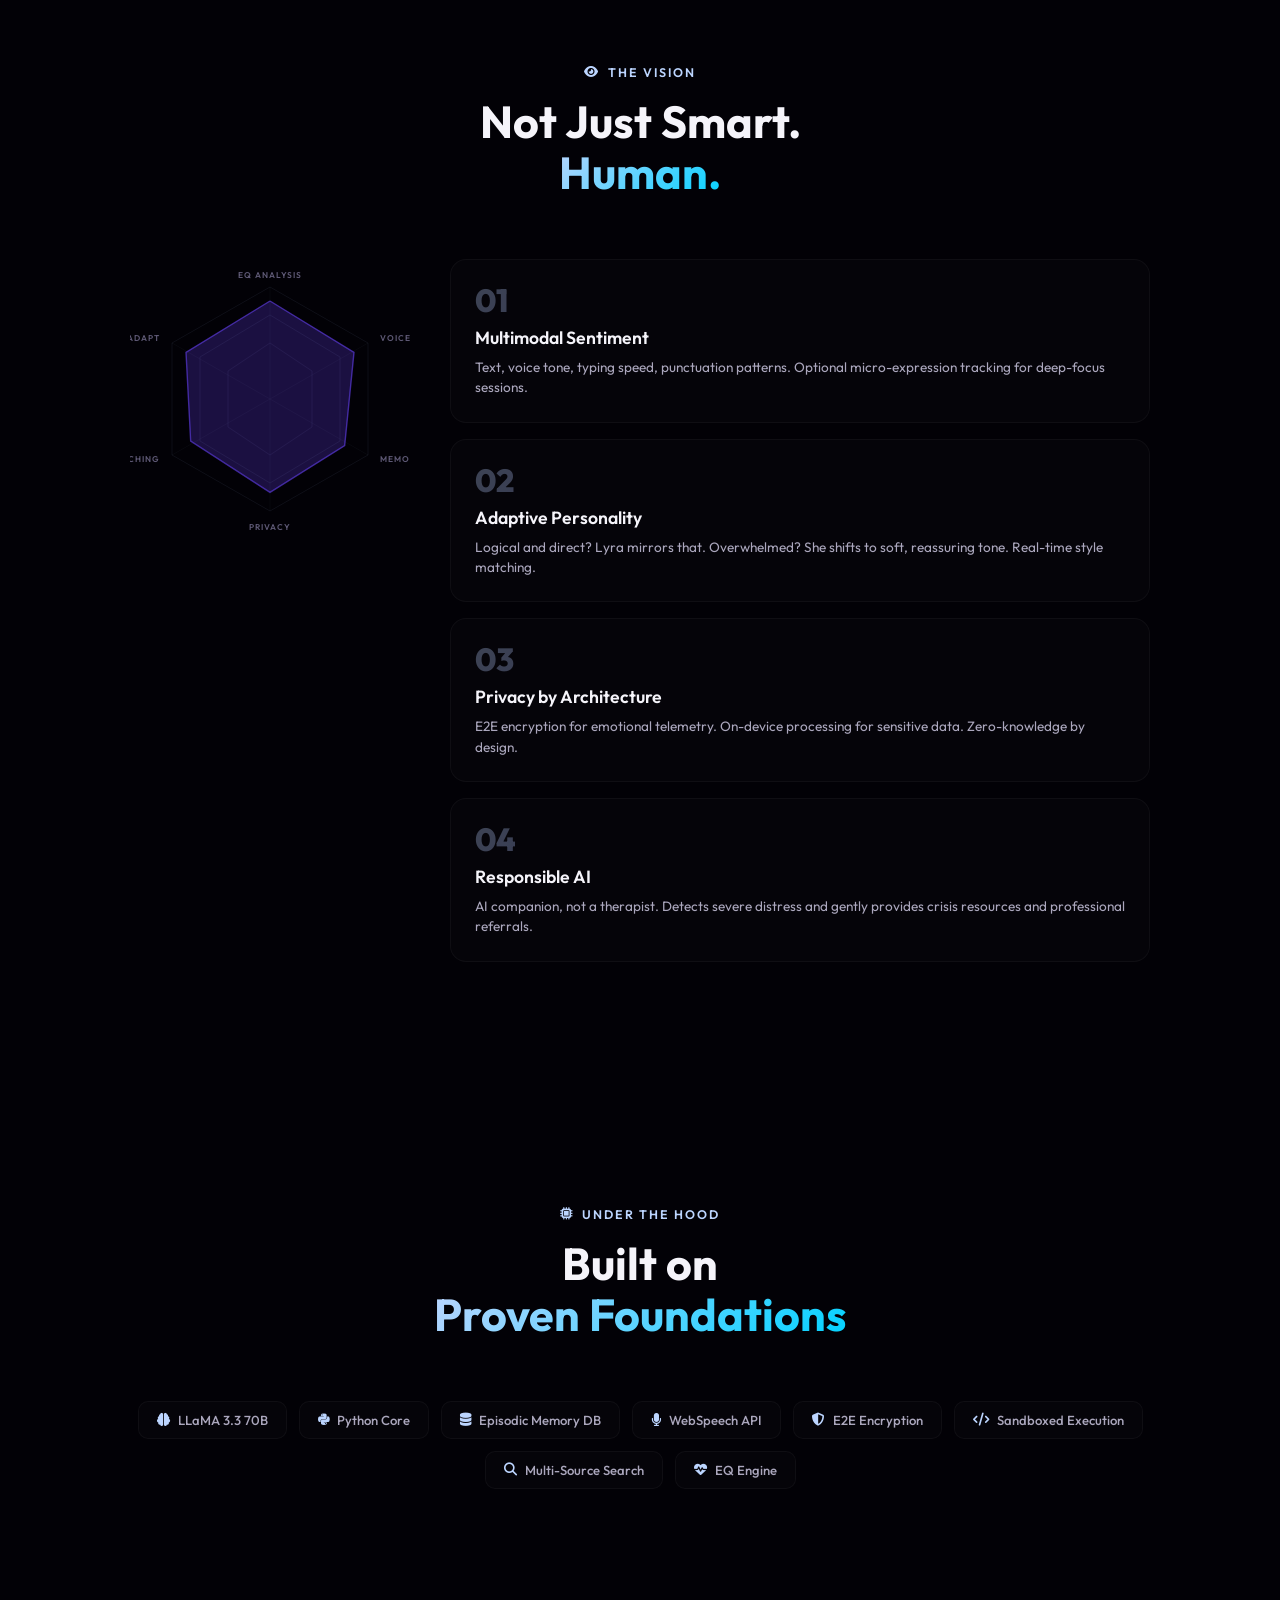
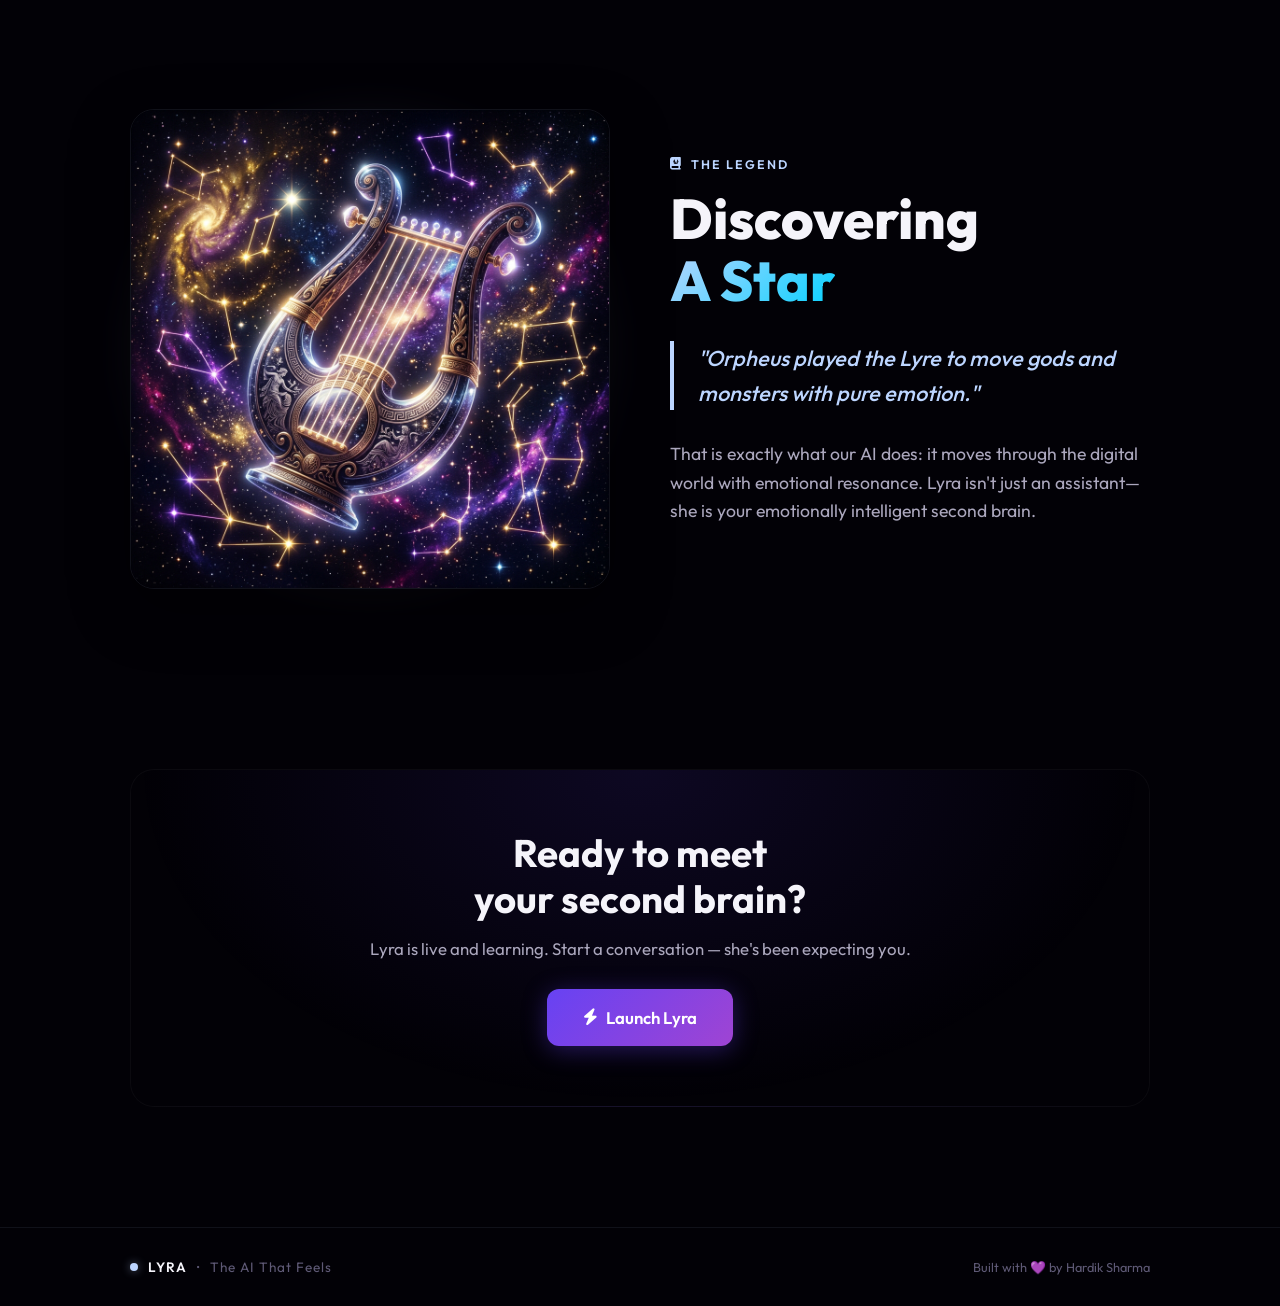
==== commit e728b2ce: "feat: added mythology section to landing page" ====
--- a/web/landing.html
+++ b/web/landing.html
@@ -267,6 +267,24 @@
         </div>
     </section>
 
+    <!-- Mythology Section -->
+    <section class="myth-section" id="mythology">
+        <div class="section-inner myth-inner">
+            <div class="myth-image-container reveal-item">
+                <div class="myth-glow"></div>
+                <img src="assets/myth_of_lyra.png" alt="The Lyre Constellation" class="myth-image">
+            </div>
+            <div class="myth-content reveal-item">
+                <span class="section-tag"><i class="fa-solid fa-book-journal-whills"></i> The Legend</span>
+                <h2>Discovering<br><span class="text-gradient">A Star</span></h2>
+                <div class="myth-story">
+                    <p class="myth-highlight">"Orpheus played the Lyre to move gods and monsters with pure emotion."</p>
+                    <p>That is exactly what our AI does: it moves through the digital world with emotional resonance. Lyra isn't just an assistant—she is your emotionally intelligent second brain.</p>
+                </div>
+            </div>
+        </div>
+    </section>
+
     <!-- CTA Section -->
     <section class="cta-section">
         <div class="section-inner">
--- a/web/landing.css
+++ b/web/landing.css
@@ -18,8 +18,8 @@
     --glass-border: rgba(188, 213, 255, 0.08);
     --card-border: rgba(255, 255, 255, 0.04);
     --card-border-hover: rgba(188, 213, 255, 0.12);
-    --canvas-star-color: rgba(188, 213, 255, 0.6);
-    --canvas-line-color: rgba(188, 213, 255, 0.08);
+    --canvas-star-color: rgba(188, 213, 255, 0.9);
+    --canvas-line-color: rgba(188, 213, 255, 0.25);
     --radar-grid: rgba(188, 213, 255, 0.08);
     --radar-data: rgba(103, 66, 243, 0.25);
     --radar-stroke: rgba(103, 66, 243, 0.6);
@@ -28,39 +28,62 @@
 
 /* ---- LIGHT / MORNING THEME ---- */
 [data-theme="light"] {
-    --bg-primary: #fdf8f0;
-    --bg-card: rgba(0, 0, 0, 0.02);
-    --bg-card-hover: rgba(0, 0, 0, 0.05);
-    --bg-navbar: rgba(253, 248, 240, 0.75);
-    --accent-main: #d4880f;
-    --accent-glow: rgba(212, 136, 15, 0.35);
-    --accent-indigo: #b45309;
-    --accent-cyan: #ea580c;
-    --text-primary: #1c1917;
-    --text-secondary: #57534e;
-    --text-muted: #a8a29e;
-    --glass-border: rgba(180, 83, 9, 0.1);
-    --card-border: rgba(0, 0, 0, 0.06);
-    --card-border-hover: rgba(180, 83, 9, 0.2);
-    --canvas-star-color: rgba(212, 136, 15, 0.5);
-    --canvas-line-color: rgba(212, 136, 15, 0.06);
-    --radar-grid: rgba(180, 83, 9, 0.1);
-    --radar-data: rgba(234, 88, 12, 0.18);
-    --radar-stroke: rgba(234, 88, 12, 0.5);
-    --cta-gradient: rgba(234, 88, 12, 0.08);
-}
-
-/* Theme transition */
+    --bg-primary: #faf8f5;
+    --bg-card: rgba(255, 255, 255, 0.6);
+    --bg-card-hover: rgba(255, 255, 255, 0.9);
+    --bg-navbar: rgba(250, 248, 245, 0.85);
+    --accent-main: #f57a00;
+    --accent-glow: rgba(245, 122, 0, 0.35);
+    --accent-indigo: #8a4fff;
+    --accent-cyan: #ff3b84;
+    --text-primary: #1e1b26;
+    --text-secondary: #575366;
+    --text-muted: #9490a6;
+    --glass-border: rgba(245, 122, 0, 0.15);
+    --card-border: rgba(0, 0, 0, 0.05);
+    --card-border-hover: rgba(245, 122, 0, 0.3);
+    
+    /* High contrast constellations for light mode */
+    --canvas-star-color: rgba(245, 122, 0, 1); 
+    --canvas-line-color: rgba(245, 122, 0, 0.4); 
+    
+    --radar-grid: rgba(245, 122, 0, 0.15);
+    --radar-data: rgba(138, 79, 255, 0.15);
+    --radar-stroke: rgba(138, 79, 255, 0.8);
+    --cta-gradient: rgba(138, 79, 255, 0.1);
+}
+
+/* Light mode dynamic animated background */
+[data-theme="light"] body {
+    background: linear-gradient(135deg, #fffcf9 0%, #ffe8d6 100%);
+    background-size: 200% 200%;
+    animation: sunriseGradient 15s ease infinite;
+}
+
+@keyframes sunriseGradient {
+    0% { background-position: 0% 50%; }
+    50% { background-position: 100% 50%; }
+    100% { background-position: 0% 50%; }
+}
+
+/* Light mode "sun motes" instead of twinkling stars */
 [data-theme="light"] .twinkling-stars .star {
-    background-color: var(--accent-main);
-    box-shadow: 0 0 4px var(--accent-main);
-}
-
-[data-theme="light"] .const-line { stroke: var(--accent-main); }
+    background-color: #ffffff;
+    box-shadow: 0 0 10px rgba(245, 122, 0, 0.6);
+    animation: sunMotes 6s infinite ease-in-out;
+}
+
+@keyframes sunMotes {
+    0% { opacity: 0; transform: translateY(0) scale(0.8); }
+    50% { opacity: 1; transform: translateY(-30px) scale(1.5); }
+    100% { opacity: 0; transform: translateY(-60px) scale(0.8); }
+}
+
+[data-theme="light"] .const-line { stroke: var(--accent-main); opacity: 0.8; }
 [data-theme="light"] .const-star { fill: var(--accent-main); }
-[data-theme="light"] .vega-star { fill: #b45309; filter: drop-shadow(0 0 8px rgba(180, 83, 9, 0.5)); }
+[data-theme="light"] .vega-star { fill: #ffffff; filter: drop-shadow(0 0 10px #f57a00); }
 [data-theme="light"] .vega-glow-ring { stroke: var(--accent-main); }
-[data-theme="light"] .star-label { fill: var(--accent-main); }
+[data-theme="light"] .star-label { fill: var(--accent-main); font-weight: 700; }
 
 * { margin: 0; padding: 0; box-sizing: border-box; }
 
@@ -649,6 +672,28 @@
 .tech-chip i { color: var(--accent-main); }
 
 /* ==========================================
+   Mythology Section
+   ========================================== */
+.myth-section { padding: 100px 0; position: relative; z-index: 1; }
+.myth-inner {
+    display: grid;
+    grid-template-columns: 1fr 1fr;
+    gap: 60px;
+    align-items: center;
+}
+.myth-image-container { position: relative; width: 100%; max-width: 500px; margin: 0 auto; border-radius: 24px; }
+.myth-image { width: 100%; height: auto; border-radius: 24px; display: block; position: relative; z-index: 2; box-shadow: 0 20px 60px rgba(0, 0, 0, 0.4); border: 1px solid var(--glass-border); }
+.myth-glow { position: absolute; top: 50%; left: 50%; transform: translate(-50%, -50%); width: 120%; height: 120%; background: radial-gradient(circle, var(--accent-glow) 0%, transparent 60%); z-index: 1; filter: blur(30px); animation: pulse 4s infinite; }
+.myth-content h2 { font-size: 3.5rem; font-weight: 800; line-height: 1.1; margin-bottom: 30px; }
+.myth-story p { font-size: 1.1rem; color: var(--text-secondary); line-height: 1.6; margin-bottom: 20px; }
+.myth-story .myth-highlight { font-size: 1.35rem; color: var(--accent-main); font-style: italic; font-weight: 500; border-left: 4px solid var(--accent-main); padding-left: 24px; margin-bottom: 30px; }
+
+@media (max-width: 900px) {
+    .myth-inner { grid-template-columns: 1fr; text-align: center; gap: 40px; }
+    .myth-story .myth-highlight { text-align: left; }
+}
+
+/* ==========================================
    CTA
    ========================================== */
 .cta-section { padding: 80px 0 120px; position: relative; z-index: 1; }
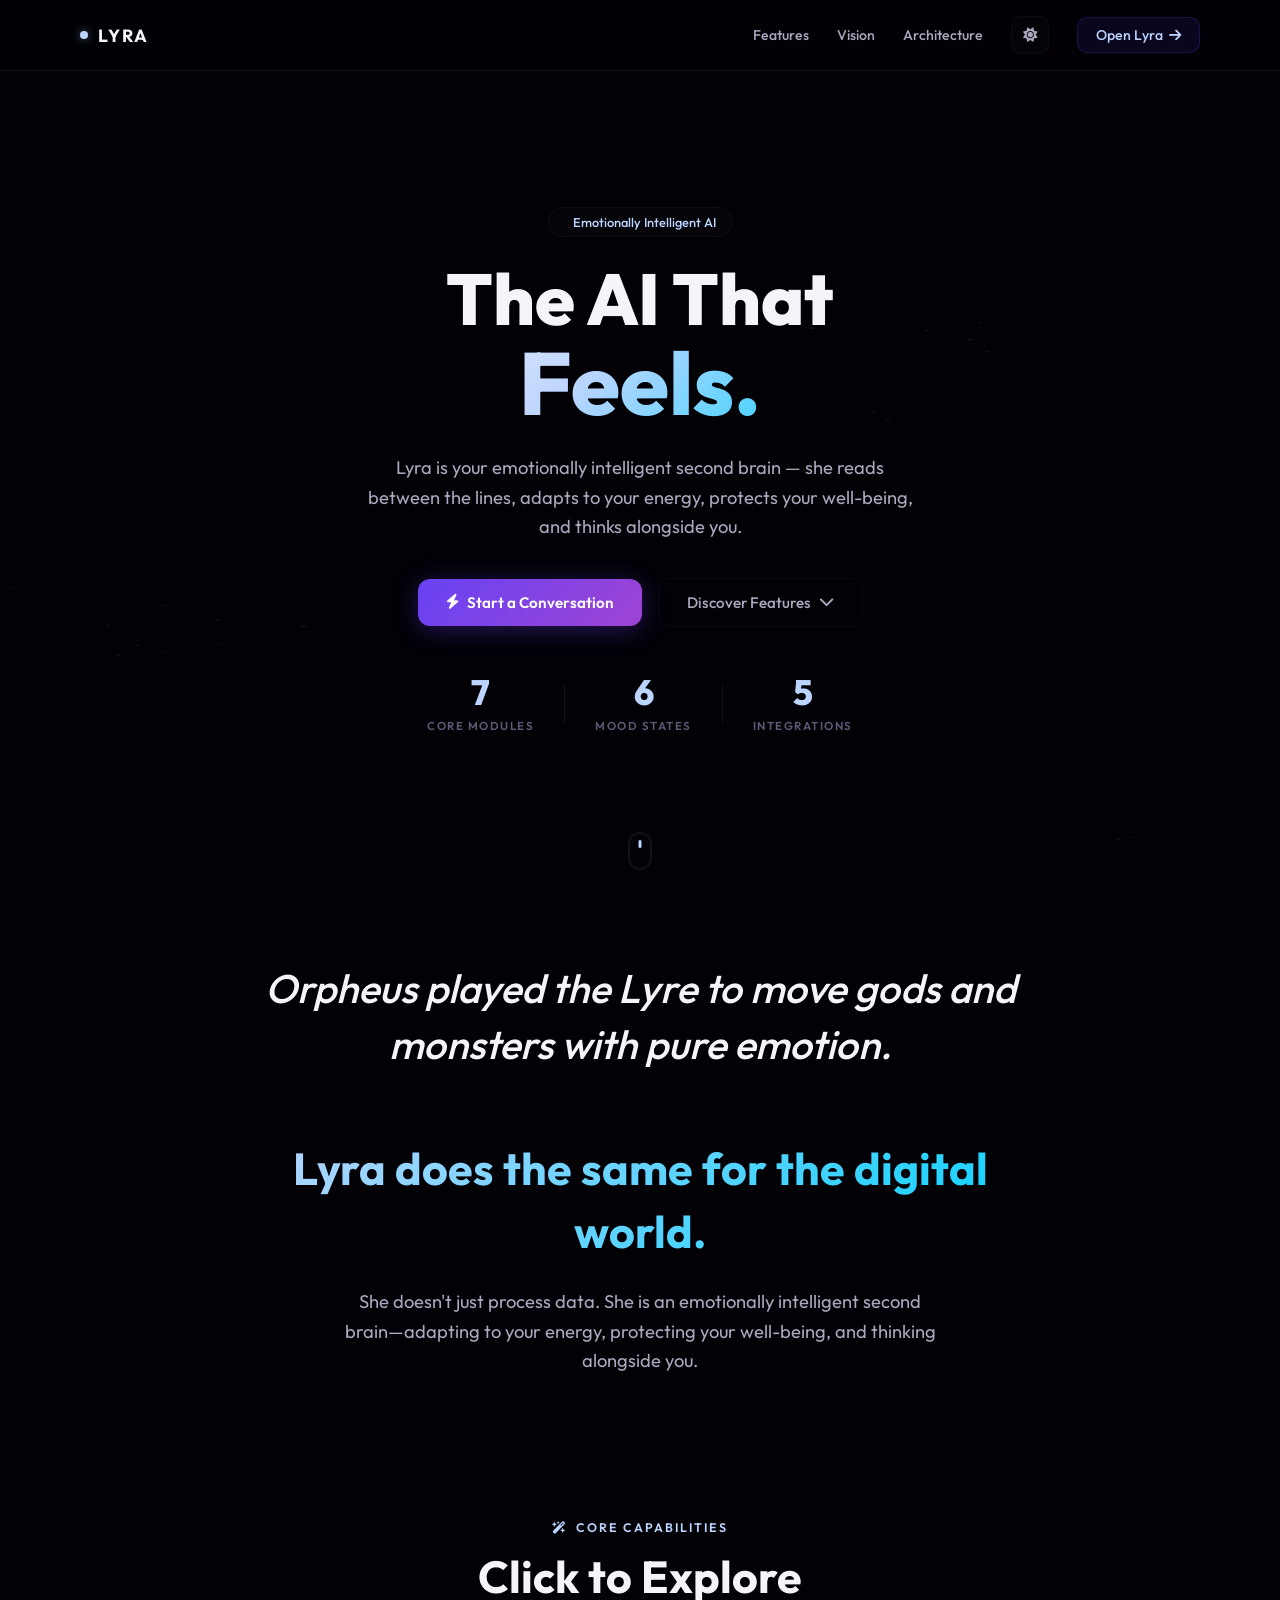
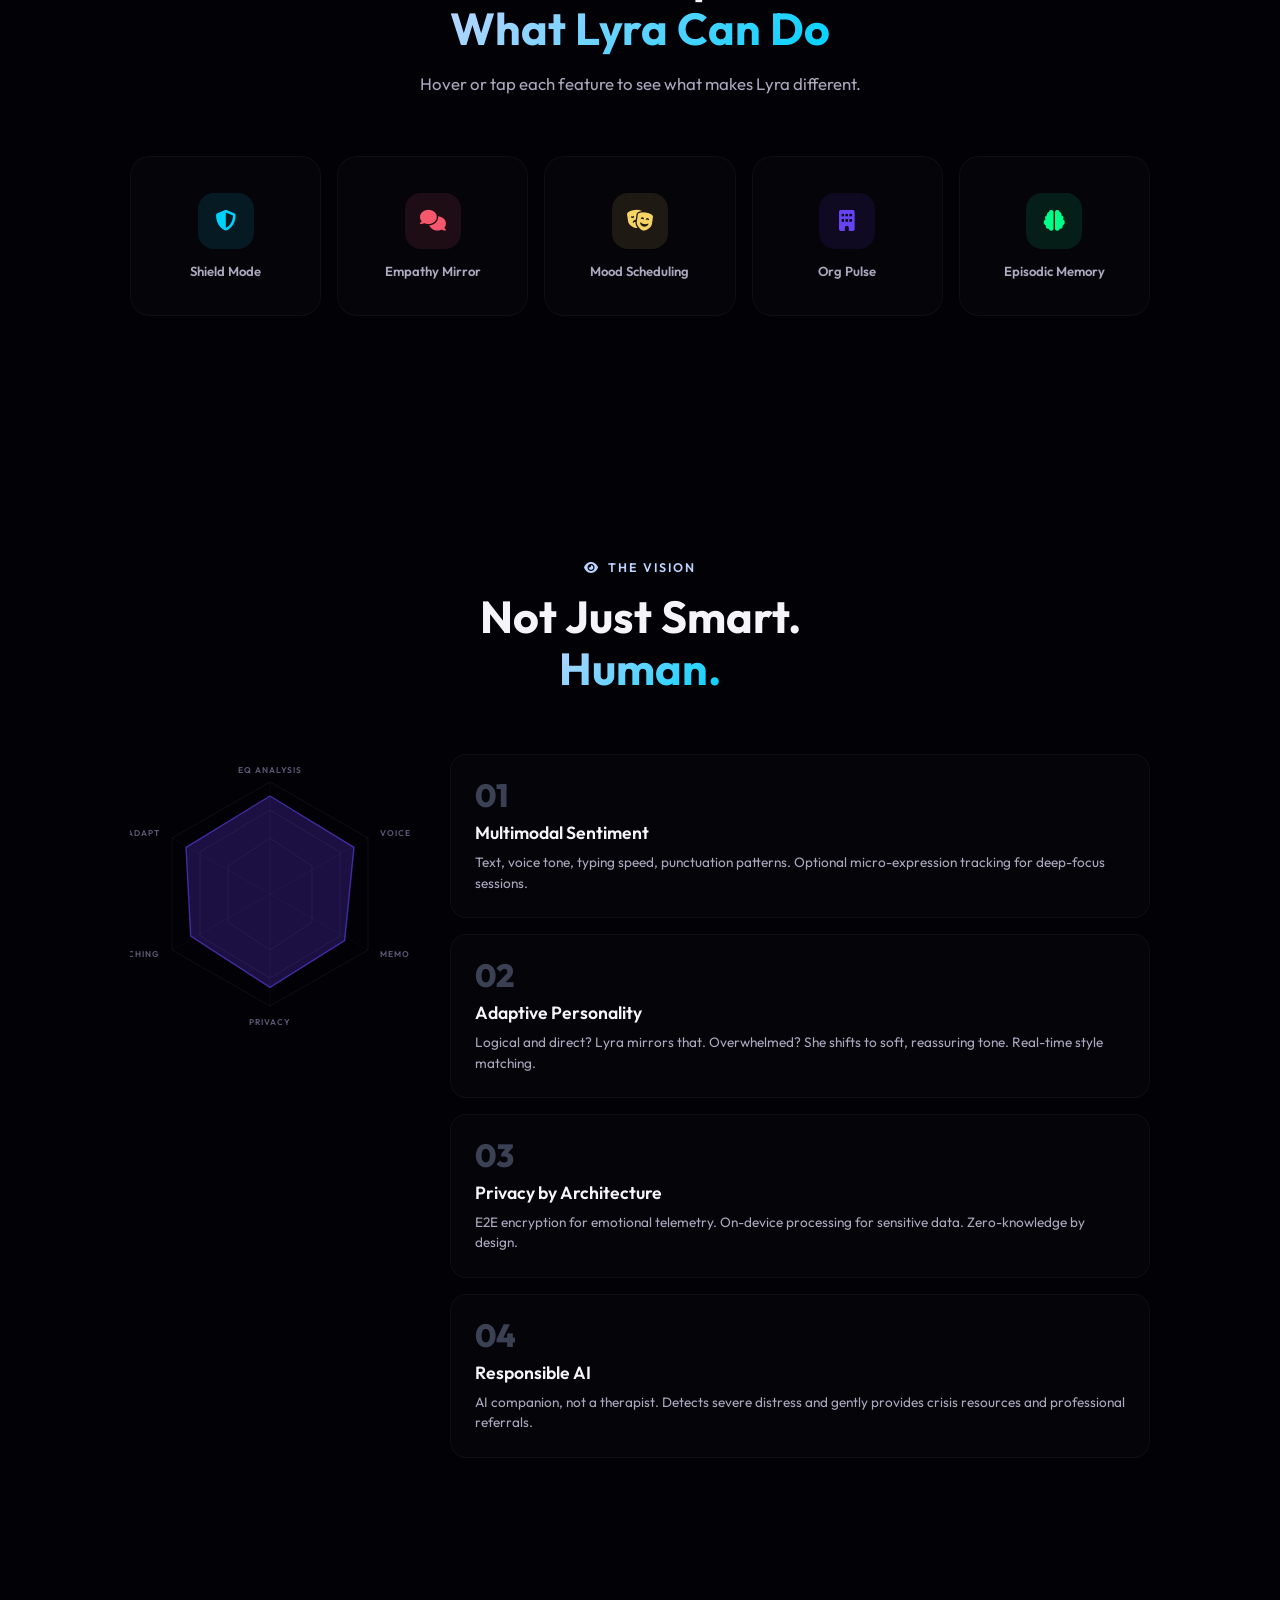
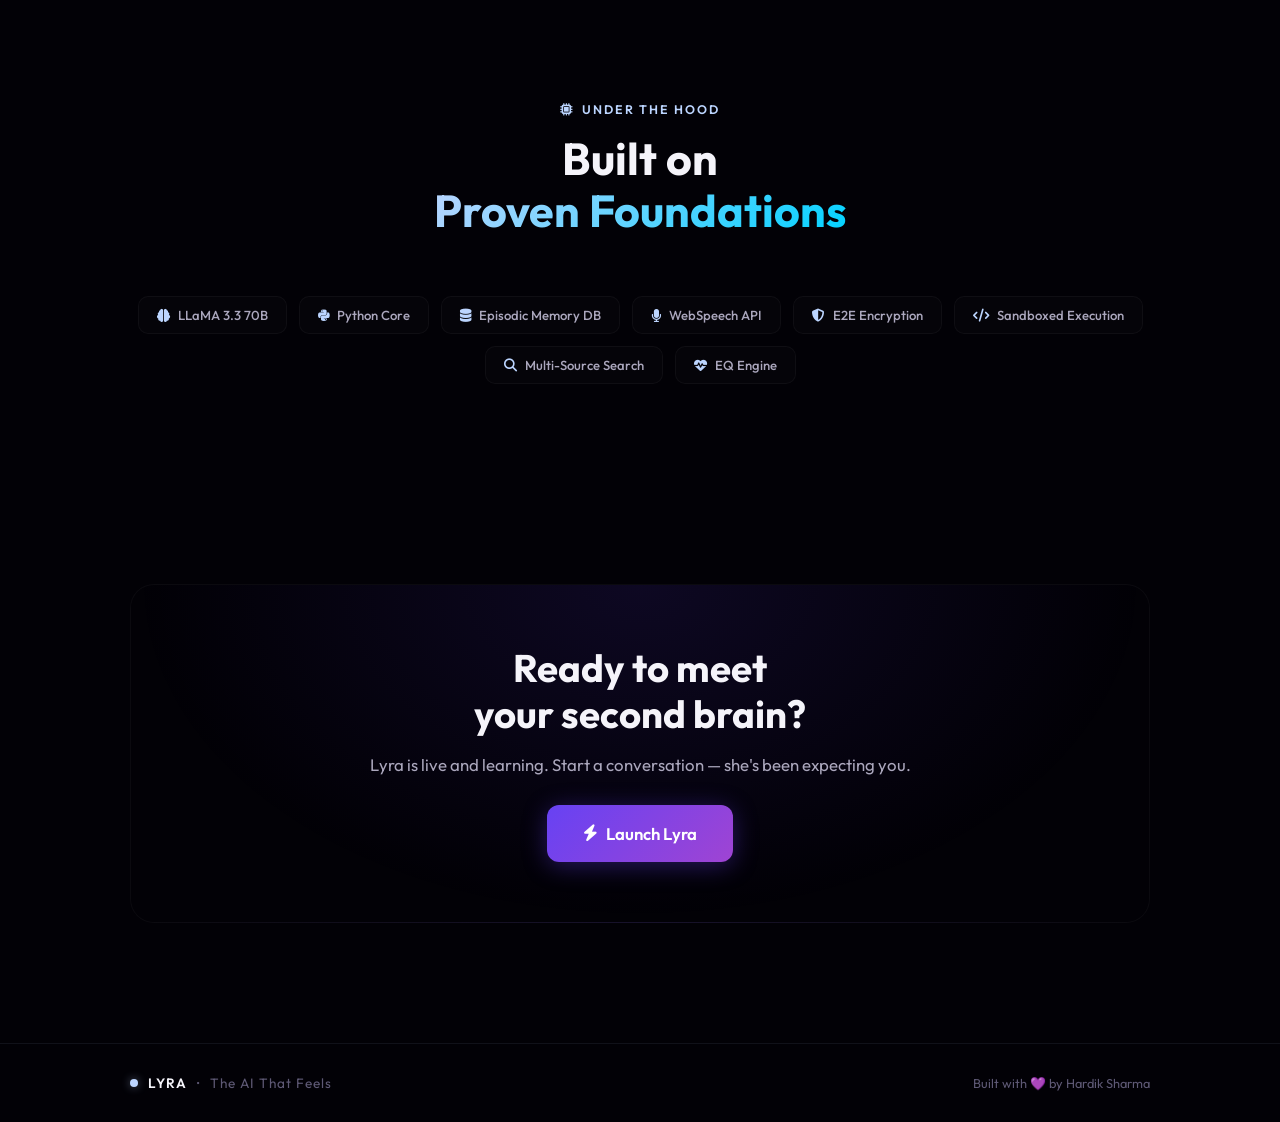
==== commit 69c81669: "refactor: moved mythology narrative to manifesto section below hero, removed image" ====
--- a/web/landing.html
+++ b/web/landing.html
@@ -82,6 +82,19 @@
 
         <div class="scroll-indicator">
             <div class="scroll-mouse"><div class="scroll-wheel"></div></div>
+        </div>
+    </section>
+
+    <!-- Manifesto / Mythology Section -->
+    <section class="manifesto-section" id="manifesto">
+        <div class="section-inner manifesto-inner">
+            <h2 class="manifesto-text reveal-item">
+                Orpheus played the Lyre to move gods and monsters with pure emotion.<br><br>
+                <span class="text-gradient">Lyra does the same for the digital world.</span>
+            </h2>
+            <p class="manifesto-subtext reveal-item">
+                She doesn't just process data. She is an emotionally intelligent second brain—adapting to your energy, protecting your well-being, and thinking alongside you.
+            </p>
         </div>
     </section>
 
@@ -267,24 +280,6 @@
         </div>
     </section>
 
-    <!-- Mythology Section -->
-    <section class="myth-section" id="mythology">
-        <div class="section-inner myth-inner">
-            <div class="myth-image-container reveal-item">
-                <div class="myth-glow"></div>
-                <img src="assets/myth_of_lyra.png" alt="The Lyre Constellation" class="myth-image">
-            </div>
-            <div class="myth-content reveal-item">
-                <span class="section-tag"><i class="fa-solid fa-book-journal-whills"></i> The Legend</span>
-                <h2>Discovering<br><span class="text-gradient">A Star</span></h2>
-                <div class="myth-story">
-                    <p class="myth-highlight">"Orpheus played the Lyre to move gods and monsters with pure emotion."</p>
-                    <p>That is exactly what our AI does: it moves through the digital world with emotional resonance. Lyra isn't just an assistant—she is your emotionally intelligent second brain.</p>
-                </div>
-            </div>
-        </div>
-    </section>
-
     <!-- CTA Section -->
     <section class="cta-section">
         <div class="section-inner">
--- a/web/landing.css
+++ b/web/landing.css
@@ -672,25 +672,18 @@
 .tech-chip i { color: var(--accent-main); }
 
 /* ==========================================
-   Mythology Section
-   ========================================== */
-.myth-section { padding: 100px 0; position: relative; z-index: 1; }
-.myth-inner {
-    display: grid;
-    grid-template-columns: 1fr 1fr;
-    gap: 60px;
-    align-items: center;
-}
-.myth-image-container { position: relative; width: 100%; max-width: 500px; margin: 0 auto; border-radius: 24px; }
-.myth-image { width: 100%; height: auto; border-radius: 24px; display: block; position: relative; z-index: 2; box-shadow: 0 20px 60px rgba(0, 0, 0, 0.4); border: 1px solid var(--glass-border); }
-.myth-glow { position: absolute; top: 50%; left: 50%; transform: translate(-50%, -50%); width: 120%; height: 120%; background: radial-gradient(circle, var(--accent-glow) 0%, transparent 60%); z-index: 1; filter: blur(30px); animation: pulse 4s infinite; }
-.myth-content h2 { font-size: 3.5rem; font-weight: 800; line-height: 1.1; margin-bottom: 30px; }
-.myth-story p { font-size: 1.1rem; color: var(--text-secondary); line-height: 1.6; margin-bottom: 20px; }
-.myth-story .myth-highlight { font-size: 1.35rem; color: var(--accent-main); font-style: italic; font-weight: 500; border-left: 4px solid var(--accent-main); padding-left: 24px; margin-bottom: 30px; }
-
-@media (max-width: 900px) {
-    .myth-inner { grid-template-columns: 1fr; text-align: center; gap: 40px; }
-    .myth-story .myth-highlight { text-align: left; }
+   Manifesto Section
+   ========================================== */
+.manifesto-section { padding: 60px 0 20px; position: relative; z-index: 1; text-align: center; }
+.manifesto-inner { max-width: 900px; margin: 0 auto; }
+.manifesto-text { font-size: 2.5rem; font-weight: 500; line-height: 1.4; color: var(--text-primary); margin-bottom: 24px; font-style: italic; }
+.manifesto-text .text-gradient { font-size: 2.8rem; font-weight: 700; font-style: normal; display: block; margin-top: 10px; }
+.manifesto-subtext { font-size: 1.15rem; color: var(--text-secondary); max-width: 600px; margin: 0 auto; line-height: 1.6; }
+
+@media (max-width: 768px) {
+    .manifesto-text { font-size: 1.8rem; }
+    .manifesto-text .text-gradient { font-size: 2rem; }
+    .manifesto-subtext { font-size: 1rem; }
 }
 
 /* ==========================================
